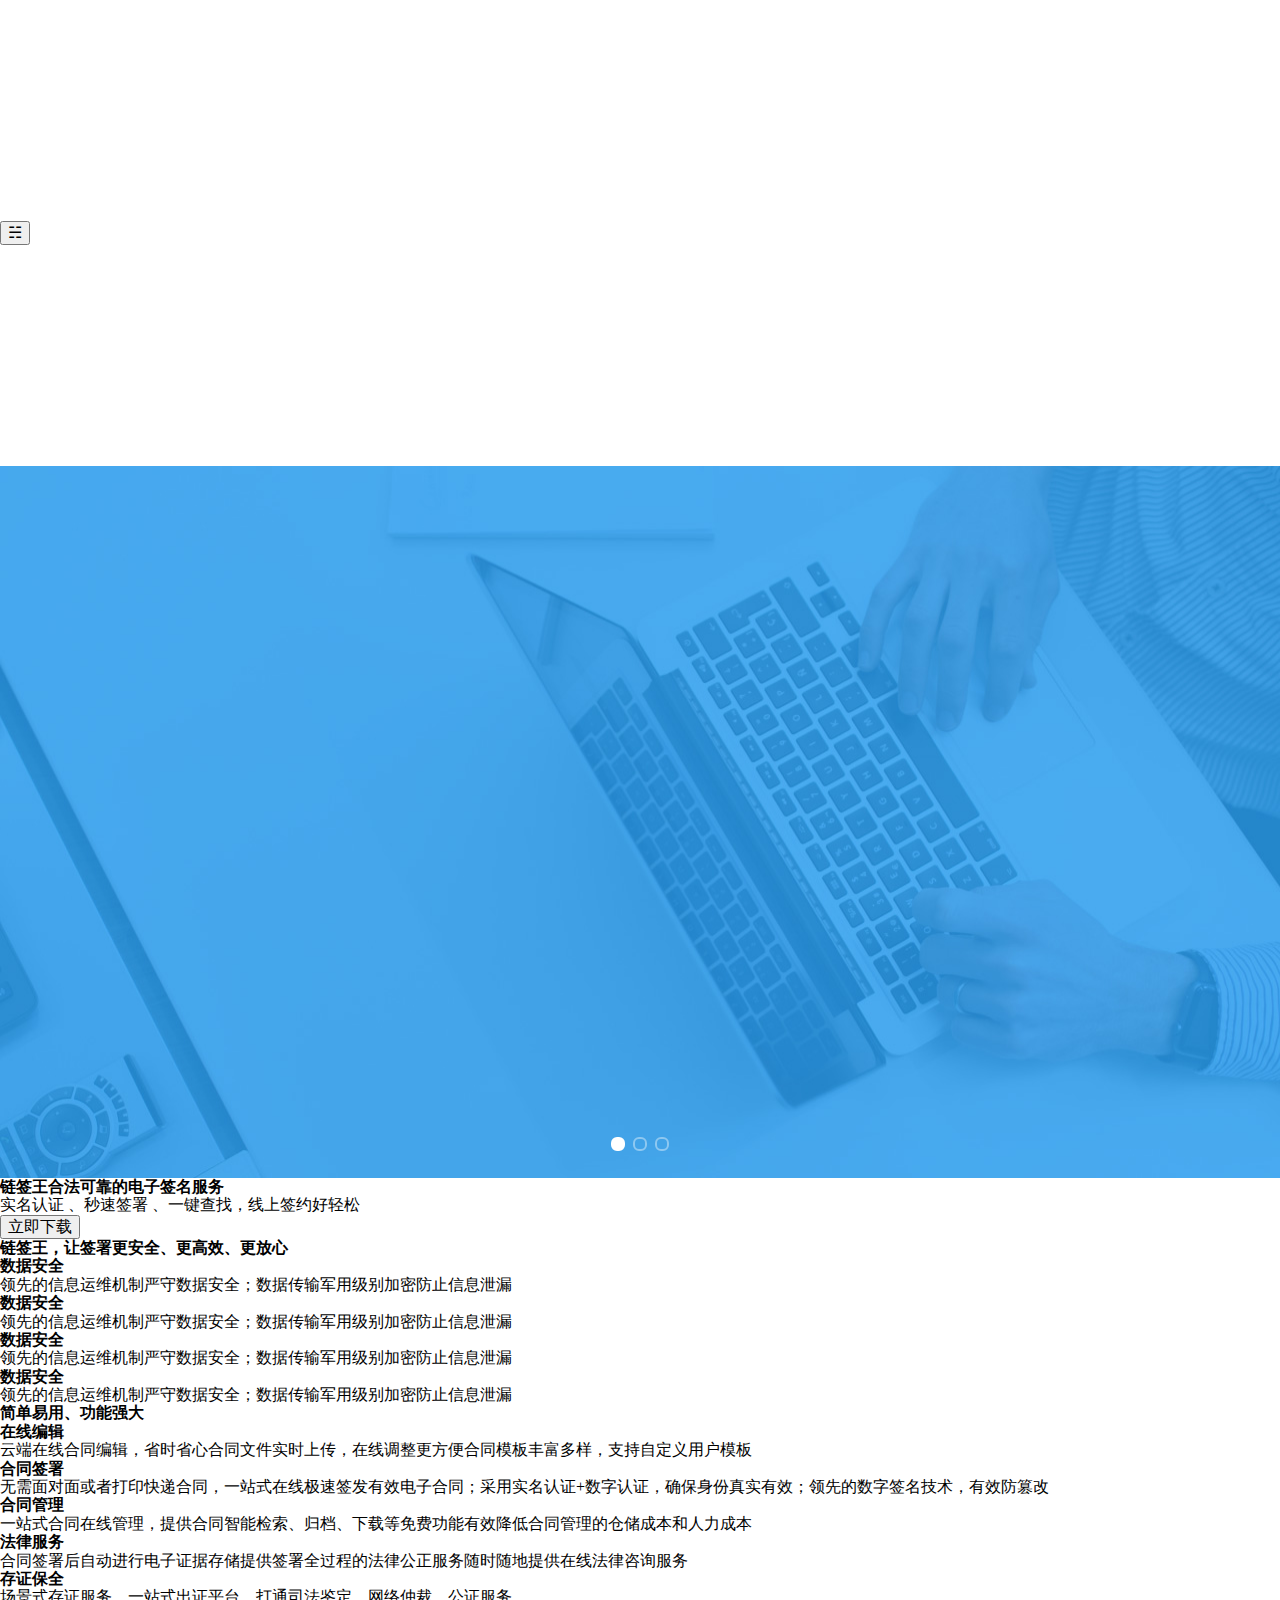
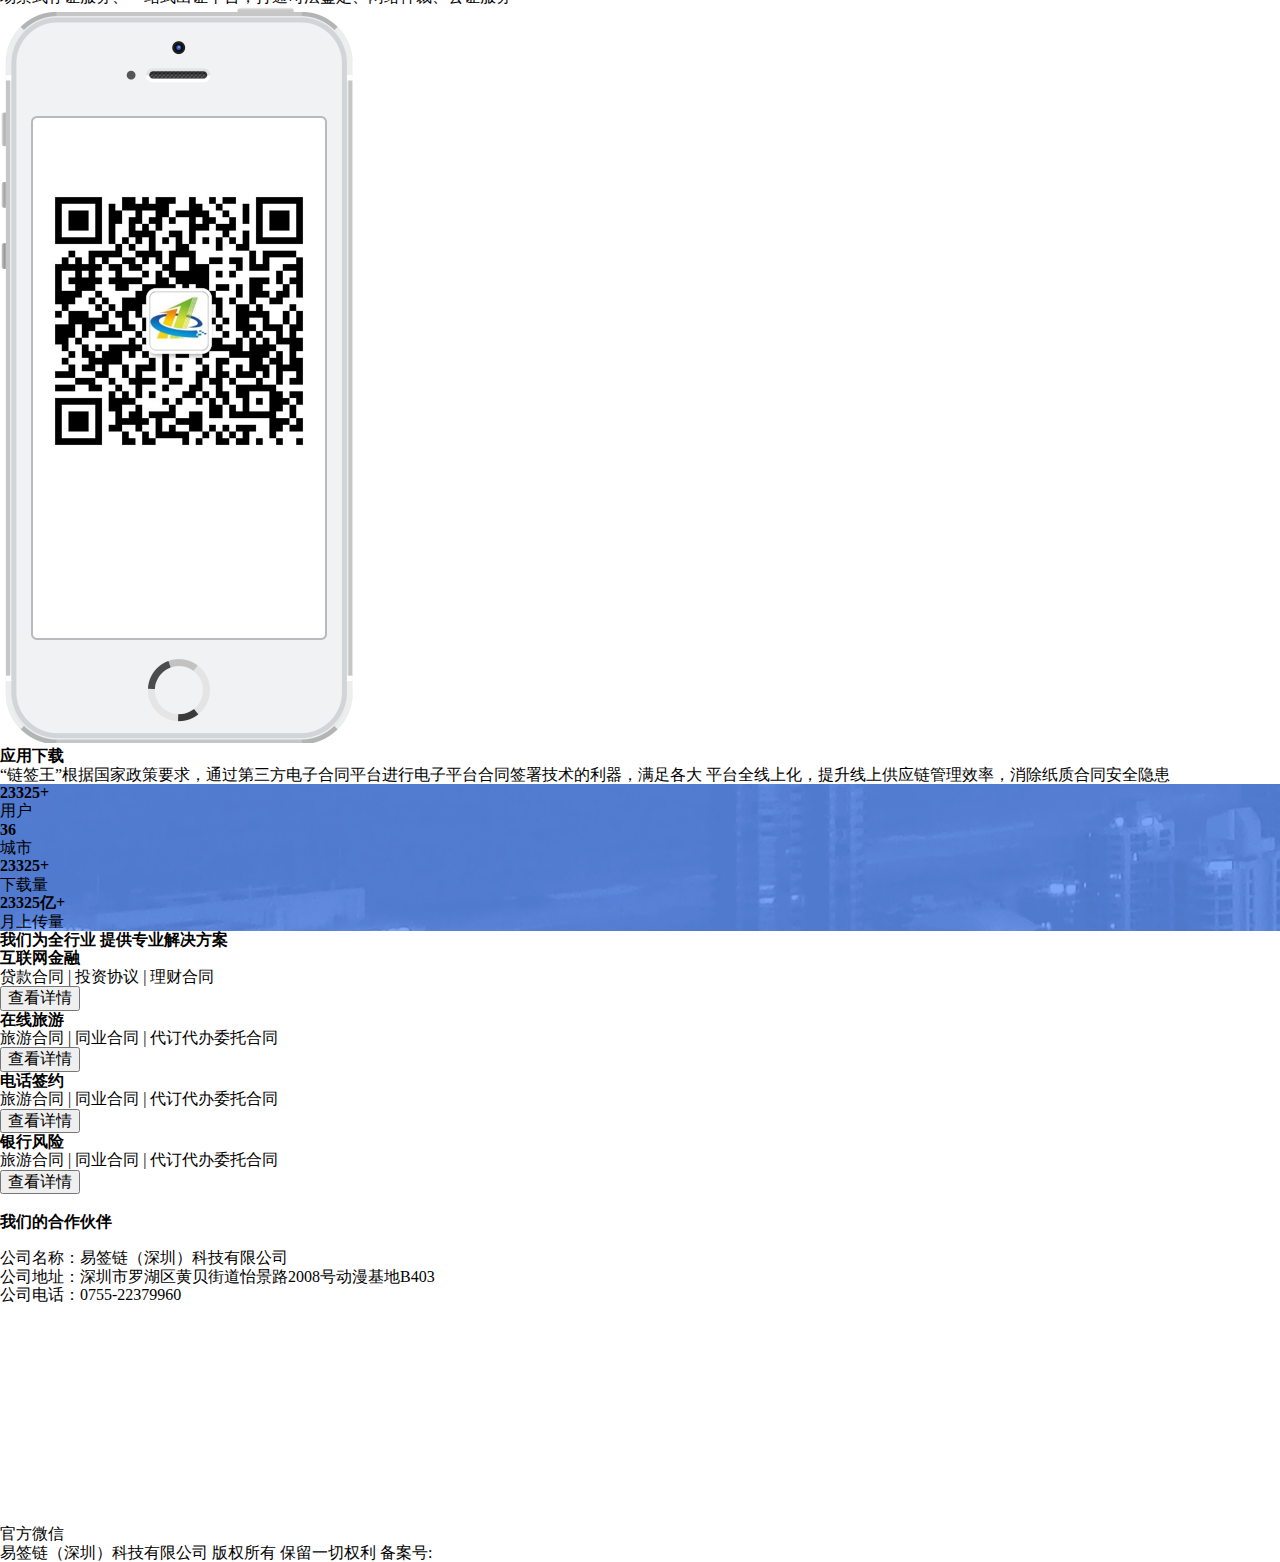
==== index.html @ bdfcd4ec "静态页面" ====
<!DOCTYPE html>
<html lang="en">

<head>
  <meta charset="UTF-8">
  <meta name="viewport"
    content="width=device-width, initial-scale=1.0, maximum-scale=1.0, minimum-scale=1.0, user-scalable=0">
  <meta http-equiv="X-UA-Compatible" content="ie=edge">
  <link rel="stylesheet" href="./css/base.css">
  <link rel="stylesheet" href="./css/commont.css">
  <title>index</title>
</head>

<style>
  .slideshow {
    position: relative;
    overflow: auto;
    text-align: center;
    height: 100%;
    width: 100% !important;
  }

  /* .slideshow li {
    list-style: none;
  } */

  .slideshow ul li {
    float: left;
  }

  #b01 .dots {
    position: absolute;
    left: 0;
    right: 0;
    bottom: 20px;
  }

  #b01 .dots li {
    display: inline-block;
    width: 10px;
    height: 10px;
    margin: 0 4px;
    text-indent: -999em;
    border: 2px solid #fff;
    border-radius: 6px;
    cursor: pointer;
    opacity: .4;
    -webkit-transition: background .5s, opacity .5s;
    -moz-transition: background .5s, opacity .5s;
    transition: background .5s, opacity .5s;
  }

  #b01 .dots li.active {
    background: #fff;
    opacity: 1;
  }

  .slideshow-link {
    width: 100%;
    height: 712px;
    background: no-repeat center;
    background-size: 1920px 712px;
  }

  @media screen and (max-width: 768px) {
    .slideshow-link {
      height: 280px;
      background: no-repeat center;
      background-size: 1920px 280px;
    }
  }
</style>

<body>
  <!-- 头部 -->
  <header class="header__body w">
    <div class="header__logo" style="background-image: url('./static/logo.png');"></div>
    <ul class="header__nav" id="main">
      <li class="header__nav__li"><a href="./index.html">主页</a></li>
      <li class="header__nav__li">
        <a href="./product.html">产品
          <ul class="drop">
            <li class="drop__li"><a href="./product.html">产品特色</a></li>
            <li class="drop__li"><a href="./product-price.html">价格套餐</a></li>
            <li class="drop__li"><a href="./product-APP.html">APP下载</a></li>
          </ul>
        </a>
      </li>
      <li class="header__nav__li"><a href="./project-LG.html">解决方案
          <ul class="drop">
            <li class="drop__li"><a href="./project-LG.html">工程保函</a></li>
            <li class="drop__li"><a href="./project-sign.html">电商签约</a></li>
            <li class="drop__li"><a href="./project-finance.html">互联网金融</a></li>
            <li class="drop__li"><a href="./project-bank.html">银行保险</a></li>
          </ul></a>
      </li>
      <li class="header__nav__li"><a href="./serve.html">服务客户</a></li>
      <li class="header__nav__li"><a href="./call.html">联系我们</a></li>
      <div id="marker"></div>
    </ul>
    <!-- 移动端专用nav -->
    <button class="m-nav-btn">☵</button>
    <ul class="m-nav">
      <li class="m-nav__li"><a href="./index.html">主页</a></li>
      <li class="m-nav__li m-nav__li--arrow">
        <a href="./product.html">产品</a>
        <ul class="m-nav__panel">
          <li class=""><a href="./product.html">产品特色</a></li>
          <li class=""><a href="./product-price.html">价格套餐</a></li>
          <li class=""><a href="./product-APP.html">APP下载</a></li>
        </ul>
      </li>
      <li class="m-nav__li m-nav__li--arrow">
        <a href="./project-LG.html">解决方案</a>
        <ul class="m-nav__panel">
          <li class=""><a href="./project-LG.html">工程保函</a></li>
          <li class=""><a href="./project-sign.html">电商签约</a></li>
          <li class=""><a href="./project-finance.html">互联网金融</a></li>
          <li class=""><a href="./project-bank.html">银行保险</a></li>
        </ul>
      </li>
      <li class="m-nav__li"><a href="./serve.html">服务客户</a></li>
      <li class="m-nav__li"><a href="./call.html">联系我们</a></li>
    </ul>
  </header>

  <!-- 轮播图 -->
  <div class="slideshow__body">
    <div class="slideshow" id="b01">
      <ul>
        <li>
          <a class="" href="">
            <!-- <img src="" alt="{$slideshowItem.title}" /> -->
            <div class="slideshow-link" style="background-image: url('./static/slideshow.jpg');">
            </div>
          </a>
        </li>
        <li>
          <a class="" href="">
            <!-- <img src="" alt="{$slideshowItem.title}" /> -->
            <div class="slideshow-link" style="background-image: url('./static/slideshow.jpg');"></div>
          </a>
        </li>
        <li>
          <a class="" href="">
            <!-- <img src="" alt="{$slideshowItem.title}" /> -->
            <div class="slideshow-link" style="background-image: url('./static/slideshow.jpg');"></div>
          </a>
        </li>
      </ul>
    </div>
    <div class="slideshow__text">
      <h3>链签王合法可靠的电子签名服务</h3>
      <p>实名认证 、秒速签署 、一键查找，线上签约好轻松</p>
      <button>立即下载</button>
    </div>
  </div>
  <!-- tittle -->
  <div class="tittle">
    <div class="tittle-hr"></div>
    <h3>链签王，让签署更安全、更高效、更放心</h3>
  </div>

  <!-- 卡片 -->
  <div class="index__card-body w">
    <div class="index__card-border">
      <div class="index__card__box">
        <div class="index_card__img" style="background-image: url('./static/sj_1.png');"></div>
        <div class="index_card__content">
          <h3>数据安全</h3>
          <p>领先的信息运维机制严守数据安全；数据传输军用级别加密防止信息泄漏</p>
        </div>
      </div>
    </div>
    <div class="index__card-border">
      <div class="index__card__box">
        <div class="index_card__content">
          <h3>数据安全</h3>
          <p>领先的信息运维机制严守数据安全；数据传输军用级别加密防止信息泄漏</p>
        </div>
        <div class="index_card__img" style="background-image: url('./static/gx_2.png');"></div>
      </div>
    </div>
    <div class="index__card-border">
      <div class="index__card__box">
        <div class="index_card__img" style="background-image: url('./static/sq_3.png');"></div>
        <div class="index_card__content">
          <h3>数据安全</h3>
          <p>领先的信息运维机制严守数据安全；数据传输军用级别加密防止信息泄漏</p>
        </div>
      </div>
    </div>
    <div class="index__card-border">
      <div class="index__card__box">
        <div class="index_card__content">
          <h3>数据安全</h3>
          <p>领先的信息运维机制严守数据安全；数据传输军用级别加密防止信息泄漏</p>
        </div>
        <div class="index_card__img" style="background-image: url('./static/fl_4.png');"></div>
      </div>
    </div>
  </div>

  <!-- tittle -->
  <div class="tittle tittle-bg">
    <div class="tittle-hr"></div>
    <h3>简单易用、功能强大</h3>
  </div>

  <!-- 功能 -->
  <div class="index__functions__body">
    <div class="index__functions__body-w w">
      <div class="index__functions__img" style="background-image: url('./static/yangji.png');"></div>
      <div class="index__functions__content-box">
        <div class="index__functions__content">
          <div class="index__functions__content-icon" style="background-image: url('./static/icon1_i.png');"></div>
          <div class="index__functions__content__text">
            <h3>在线编辑</h3>
            <p>云端在线合同编辑，省时省心合同文件实时上传，在线调整更方便合同模板丰富多样，支持自定义用户模板</p>
          </div>
        </div>
        <div class="index__functions__content">
          <div class="index__functions__content-icon" style="background-image: url('./static/icon2_i.png');"></div>
          <div class="index__functions__content__text">
            <h3>合同签署</h3>
            <p>无需面对面或者打印快递合同，一站式在线极速签发有效电子合同；采用实名认证+数字认证，确保身份真实有效；领先的数字签名技术，有效防篡改</p>
          </div>
        </div>
        <div class="index__functions__content">
          <div class="index__functions__content-icon" style="background-image: url('./static/icon3_i.png');"></div>
          <div class="index__functions__content__text">
            <h3>合同管理</h3>
            <p>一站式合同在线管理，提供合同智能检索、归档、下载等免费功能有效降低合同管理的仓储成本和人力成本</p>
          </div>
        </div>
        <div class="index__functions__content">
          <div class="index__functions__content-icon" style="background-image: url('./static/icon4_i.png');"></div>
          <div class="index__functions__content__text">
            <h3>法律服务</h3>
            <p>合同签署后自动进行电子证据存储提供签署全过程的法律公正服务随时随地提供在线法律咨询服务</p>
          </div>
        </div>
        <div class="index__functions__content">
          <div class="index__functions__content-icon" style="background-image: url('./static/icon5_i.png');"></div>
          <div class="index__functions__content__text">
            <h3>存证保全</h3>
            <p>场景式存证服务、一站式出证平台，打通司法鉴定、网络仲裁、公证服务</p>
          </div>
        </div>
      </div>
    </div>
  </div>

  <!-- APP -->
  <div class="index__APP__body">
    <div class="APP__phone-w w">
      <div class="APP__phone"><img src="./static/Two-dimensional code.png" alt=""></div>
    </div>

    <div class="APP__top-w w">
      <div class="APP__top">
        <div class="APP__top__tittle tittle">
          <div class="tittle-hr"></div>
          <h3>应用下载</h3>
          <p class="tittle__p">“链签王”根据国家政策要求，通过第三方电子合同平台进行电子平台合同签署技术的利器，满足各大
            平台全线上化，提升线上供应链管理效率，消除纸质合同安全隐患</p>
        </div>
        <div class="APP__top__icon">
          <div class="APP__top__icon__ios">
            <a href="#">
              <div class="APP__top__icon-bg" style="background-image: url('./static/ios_ hover cy.png');"></div>
            </a>
            <a href="#">
              <div class="APP__top__icon-bg" style="background-image: url('./static/ios_ hover.png');"></div>
            </a>
          </div>
          <div class="APP__top__icon__AD">
            <a href="#">
              <div class="APP__top__icon-bg" style="background-image: url('./static/AD_ hover cy.png');"></div>
            </a>
            <a href="#">
              <div class="APP__top__icon-bg" style="background-image: url('./static/AD_ hover.png');"></div>
            </a>
          </div>
        </div>
      </div>
    </div>

    <div class="APP__bottom w" style="background-image: url('./static/bg_xz.jpg');">
      <div class="APP__bottom__iconBox-w w">
        <div class="APP__bottom__iconBox">
          <div class="APP__bottom__icon">
            <div class="APP__bottom__icon-bg" style="background-image: url('./static/1.png');"></div>
            <h3 class="APP__bottom__h3">23325+</h3>
            <div class="APP__bottom__hr"></div>
            <p class="APP__bottom__p">用户</p>
          </div>
          <div class="APP__bottom__icon">
            <div class="APP__bottom__icon-bg" style="background-image: url('./static/1.png');"></div>
            <h3 class="APP__bottom__h3">36</h3>
            <div class="APP__bottom__hr"></div>
            <p class="APP__bottom__p">城市</p>
          </div>
          <div class="APP__bottom__icon">
            <div class="APP__bottom__icon-bg" style="background-image: url('./static/1.png');"></div>
            <h3 class="APP__bottom__h3">23325+</h3>
            <div class="APP__bottom__hr"></div>
            <p class="APP__bottom__p">下载量</p>
          </div>
          <div class="APP__bottom__icon">
            <div class="APP__bottom__icon-bg" style="background-image: url('./static/1.png');"></div>
            <h3 class="APP__bottom__h3">23325亿+</h3>
            <div class="APP__bottom__hr"></div>
            <p class="APP__bottom__p">月上传量</p>
          </div>
        </div>
      </div>
    </div>
  </div>


  <!-- 解决方案 -->
  <div class="index__product__body-bg">
    <div class="tittle">
      <div class="tittle-hr"></div>
      <h3>我们为全行业 提供专业解决方案</h3>
    </div>
    <div class="index__product__body w">
      <div class="index__product">
        <div class="index__product-img" style="background-image: url('./static/img_1.jpg');"></div>
        <div class="index__product__text">
          <h3 class="index__product__text-h3">互联网金融</h3>
          <p class="index__product__text-p">贷款合同 | 投资协议 | 理财合同</p>
        </div>
        <div class="index__product-show">
          <button>查看详情</button>
        </div>
      </div>
      <div class="index__product">
        <div class="index__product-img" style="background-image: url('./static/img_2.jpg');"></div>
        <div class="index__product__text">
          <h3 class="index__product__text-h3">在线旅游</h3>
          <p class="index__product__text-p">旅游合同 | 同业合同 | 代订代办委托合同</p>
        </div>
        <div class="index__product-show">
          <button>查看详情</button>
        </div>
      </div>
      <div class="index__product">
        <div class="index__product-img" style="background-image: url('./static/img_3.jpg');"></div>
        <div class="index__product__text">
          <h3 class="index__product__text-h3">电话签约</h3>
          <p class="index__product__text-p">旅游合同 | 同业合同 | 代订代办委托合同</p>
        </div>
        <div class="index__product-show">
          <button>查看详情</button>
        </div>
      </div>
      <div class="index__product">
        <div class="index__product-img" style="background-image: url('./static/img_4.jpg');"></div>
        <div class="index__product__text">
          <h3 class="index__product__text-h3">银行风险</h3>
          <p class="index__product__text-p">旅游合同 | 同业合同 | 代订代办委托合同</p>
        </div>
        <div class="index__product-show">
          <button>查看详情</button>
        </div>
      </div>
    </div>
    <div class="batter"><a href="http://">查看更多>></a></div>
  </div>

  <!-- tittle -->
  <div class="tittle">
    <div class="tittle-hr"></div>
    <h3>我们的合作伙伴</h3>
  </div>

  <!-- 合作伙伴 -->
  <div class="index__team__body w">
    <div class="index__team">
      <div class="index__team-img" style="background-image: url('./static/hzhb.jpg');"></div>
    </div>
    <div class="index__team">
      <div class="index__team-img" style="background-image: url('./static/hzhb.jpg');"></div>
    </div>
    <div class="index__team">
      <div class="index__team-img" style="background-image: url('./static/hzhb.jpg');"></div>
    </div>
    <div class="index__team">
      <div class="index__team-img" style="background-image: url('./static/hzhb.jpg');"></div>
    </div>
    <a href="" class="index__team__ye">&lt;</a>
    <a href="" class="index__team__ye">&gt;</a>
  </div>

  <!-- 尾部 -->
  <footer class="footer__body">
    <div class="footer__body-w w">
      <div class="footer__call">
        <div class="footer__call-img" style="background-image: url('/static/logo-1.png');"></div>
        <p>公司名称：易签链（深圳）科技有限公司</p>
        <p>公司地址：深圳市罗湖区黄贝街道怡景路2008号动漫基地B403</p>
        <p>公司电话：0755-22379960</p>
      </div>
      <div class="footer__nav">
        <dl>
          <dt><a href="">首页</a></dt>
        </dl>
        <dl>
          <dt><a href="">产品</a></dt>
          <dd><a href="">产品特色</a></dd>
          <dd><a href="">价格套餐</a></dd>
          <dd><a href="">APP下载</a></dd>
        </dl>
        <dl>
          <dt><a href="">解决方案</a></dt>
          <dd><a href="">工程保函</a></dd>
          <dd><a href="">电商签约</a></dd>
          <dd><a href="">互联网金融</a></dd>
          <dd><a href="">银行保险</a></dd>
        </dl>
        <dl>
          <dt><a href="">服务客户</a></dt>
        </dl>
        <dl>
          <dt><a href="">联系我们</a></dt>
        </dl>
      </div>
      <div class="footer__2wm">
        <div class="footer__2wm-img" style="background-image: url('./static/2wm.jpg');"></div>
        <p>官方微信</p>
      </div>
    </div>


  </footer>
  <!-- 地址 -->
  <div class="address">
    易签链（深圳）科技有限公司 版权所有 保留一切权利 备案号:<a target="_blank" href="http://www.miitbeian.gov.cn">粤ICP备19138848号-1
  </div>
</body>
<script src="./js/jquery-1.11.1.min.js"></script>
<script src="./js/unslider.min.js"></script>
<script src="./js/commont.js"></script>
<script>
  // // 轮播图
  // $(document).ready(function (e) {
  //   $('#b01').unslider({
  //     fluid: false,
  //     dots: true//加上原点指示器
  //   });
  // });
</script>

</html>
---- css/base.css ----
/* 浏览器初始化 */

/* Document
   ========================================================================== */

/**
 * 1. Correct the line height in all browsers.
 * 2. Prevent adjustments of font size after orientation changes in iOS.
 */

html {
  line-height: 1.15;
  /* 1 */
  -webkit-text-size-adjust: 100%;
  /* 2 */
}

/* Sections
   ========================================================================== */

/**
 * Remove the margin in all browsers.
 */

body {
  margin: 0;
}

/**
 * Render the `main` element consistently in IE.
 */

main {
  display: block;
}

/**
 * Correct the font size and margin on `h1` elements within `section` and
 * `article` contexts in Chrome, Firefox, and Safari.
 */

h1 {
  font-size: 2em;
  margin: 0.67em 0;
}

/* Grouping content
   ========================================================================== */

/**
 * 1. Add the correct box sizing in Firefox.
 * 2. Show the overflow in Edge and IE.
 */

hr {
  box-sizing: content-box;
  /* 1 */
  height: 0;
  /* 1 */
  overflow: visible;
  /* 2 */
}

/**
 * 1. Correct the inheritance and scaling of font size in all browsers.
 * 2. Correct the odd `em` font sizing in all browsers.
 */

pre {
  font-family: monospace, monospace;
  /* 1 */
  font-size: 1em;
  /* 2 */
}

/* Text-level semantics
   ========================================================================== */

/**
 * Remove the gray background on active links in IE 10.
 */

a {
  background-color: transparent;
}

/**
 * 1. Remove the bottom border in Chrome 57-
 * 2. Add the correct text decoration in Chrome, Edge, IE, Opera, and Safari.
 */

abbr[title] {
  border-bottom: none;
  /* 1 */
  text-decoration: underline;
  /* 2 */
  text-decoration: underline dotted;
  /* 2 */
}

/**
 * Add the correct font weight in Chrome, Edge, and Safari.
 */

b,
strong {
  font-weight: bolder;
}

/**
 * 1. Correct the inheritance and scaling of font size in all browsers.
 * 2. Correct the odd `em` font sizing in all browsers.
 */

code,
kbd,
samp {
  font-family: monospace, monospace;
  /* 1 */
  font-size: 1em;
  /* 2 */
}

/**
 * Add the correct font size in all browsers.
 */

small {
  font-size: 80%;
}

/**
 * Prevent `sub` and `sup` elements from affecting the line height in
 * all browsers.
 */

sub,
sup {
  font-size: 75%;
  line-height: 0;
  position: relative;
  vertical-align: baseline;
}

sub {
  bottom: -0.25em;
}

sup {
  top: -0.5em;
}

/* Embedded content
   ========================================================================== */

/**
 * Remove the border on images inside links in IE 10.
 */

img {
  border-style: none;
}

/* Forms
   ========================================================================== */

/**
 * 1. Change the font styles in all browsers.
 * 2. Remove the margin in Firefox and Safari.
 */

button,
input,
optgroup,
select,
textarea {
  font-family: inherit;
  /* 1 */
  font-size: 100%;
  /* 1 */
  line-height: 1.15;
  /* 1 */
  margin: 0;
  /* 2 */
}

/**
 * Show the overflow in IE.
 * 1. Show the overflow in Edge.
 */

button,
input {
  /* 1 */
  overflow: visible;
}

/**
 * Remove the inheritance of text transform in Edge, Firefox, and IE.
 * 1. Remove the inheritance of text transform in Firefox.
 */

button,
select {
  /* 1 */
  text-transform: none;
}

/**
 * Correct the inability to style clickable types in iOS and Safari.
 */

button,
[type="button"],
[type="reset"],
[type="submit"] {
  -webkit-appearance: button;
}

/**
 * Remove the inner border and padding in Firefox.
 */

button::-moz-focus-inner,
[type="button"]::-moz-focus-inner,
[type="reset"]::-moz-focus-inner,
[type="submit"]::-moz-focus-inner {
  border-style: none;
  padding: 0;
}

/**
 * Restore the focus styles unset by the previous rule.
 */

button:-moz-focusring,
[type="button"]:-moz-focusring,
[type="reset"]:-moz-focusring,
[type="submit"]:-moz-focusring {
  outline: 1px dotted ButtonText;
}

/**
 * Correct the padding in Firefox.
 */

fieldset {
  padding: 0.35em 0.75em 0.625em;
}

/**
 * 1. Correct the text wrapping in Edge and IE.
 * 2. Correct the color inheritance from `fieldset` elements in IE.
 * 3. Remove the padding so developers are not caught out when they zero out
 *    `fieldset` elements in all browsers.
 */

legend {
  box-sizing: border-box;
  /* 1 */
  color: inherit;
  /* 2 */
  display: table;
  /* 1 */
  max-width: 100%;
  /* 1 */
  padding: 0;
  /* 3 */
  white-space: normal;
  /* 1 */
}

/**
 * Add the correct vertical alignment in Chrome, Firefox, and Opera.
 */

progress {
  vertical-align: baseline;
}

/**
 * Remove the default vertical scrollbar in IE 10+.
 */

textarea {
  overflow: auto;
}

/**
 * 1. Add the correct box sizing in IE 10.
 * 2. Remove the padding in IE 10.
 */

[type="checkbox"],
[type="radio"] {
  box-sizing: border-box;
  /* 1 */
  padding: 0;
  /* 2 */
}

/**
 * Correct the cursor style of increment and decrement buttons in Chrome.
 */

[type="number"]::-webkit-inner-spin-button,
[type="number"]::-webkit-outer-spin-button {
  height: auto;
}

/**
 * 1. Correct the odd appearance in Chrome and Safari.
 * 2. Correct the outline style in Safari.
 */

[type="search"] {
  -webkit-appearance: textfield;
  /* 1 */
  outline-offset: -2px;
  /* 2 */
}

/**
 * Remove the inner padding in Chrome and Safari on macOS.
 */

[type="search"]::-webkit-search-decoration {
  -webkit-appearance: none;
}

/**
 * 1. Correct the inability to style clickable types in iOS and Safari.
 * 2. Change font properties to `inherit` in Safari.
 */

::-webkit-file-upload-button {
  -webkit-appearance: button;
  /* 1 */
  font: inherit;
  /* 2 */
}

/* Interactive
   ========================================================================== */

/*
 * Add the correct display in Edge, IE 10+, and Firefox.
 */

details {
  display: block;
}

/*
 * Add the correct display in all browsers.
 */

summary {
  display: list-item;
}

/* Misc
   ========================================================================== */

/**
 * Add the correct display in IE 10+.
 */

template {
  display: none;
}

/**
 * Add the correct display in IE 10.
 */

[hidden] {
  display: none;
}


/* 标签初始化 */
HTML,
body,
div,
h1,
h2,
h3,
h4,
h5,
h6,
ul,
ol,
dl,
li,
dt,
dd,
p,
blockquote,
pre,
form,
fieldset,
table,
th,
td {
  border: none;
  font-family: SourceHanSansCN-Regular;

  font-size: 16px;
  margin: 0px;
  padding: 0px;
}

html,
body {
  height: 100%;
  width: 100%;
}

address,
caption,
cite,
code,
dfn,
em,
strong,
th,
var {
  font-style: normal;
  font-weight: normal;
}

a {
  text-decoration: none;
}

a:link {
  color: #fff;
}

a:visited {
  color: #fff;
}

a:hover {
  color: #fff;
}

a:active {
  color: #fff;
}

input::-ms-clear {
  display: none;
}

input::-ms-reveal {
  display: none;
}

input {
  -webkit-appearance: none;
  margin: 0;
  outline: none;
  padding: 0;
}

input::-webkit-input-placeholder {
  color: #ccc;
}

input::-ms-input-placeholder {
  color: #ccc;
}

input::-moz-placeholder {
  color: #ccc;
}

input[type=submit],
input[type=button] {
  cursor: pointer;
}

button[disabled],
input[disabled] {
  cursor: default;
}

img {
  border: none;
}

ul,
ol,
li {
  list-style-type: none;
}

/*公共方法*/
.clear {
  clear: both;
}

.clearleft {
  clear: left;
}

.clearright {
  clear: right;
}

.floatleft {
  float: left;
}

.floatright {
  float: right;
}

.cursor {
  cursor: pointer;
}

/*背景及色值表*/
.bg000 {
  background: #000;
}

.color000 {
  color: #000;
}
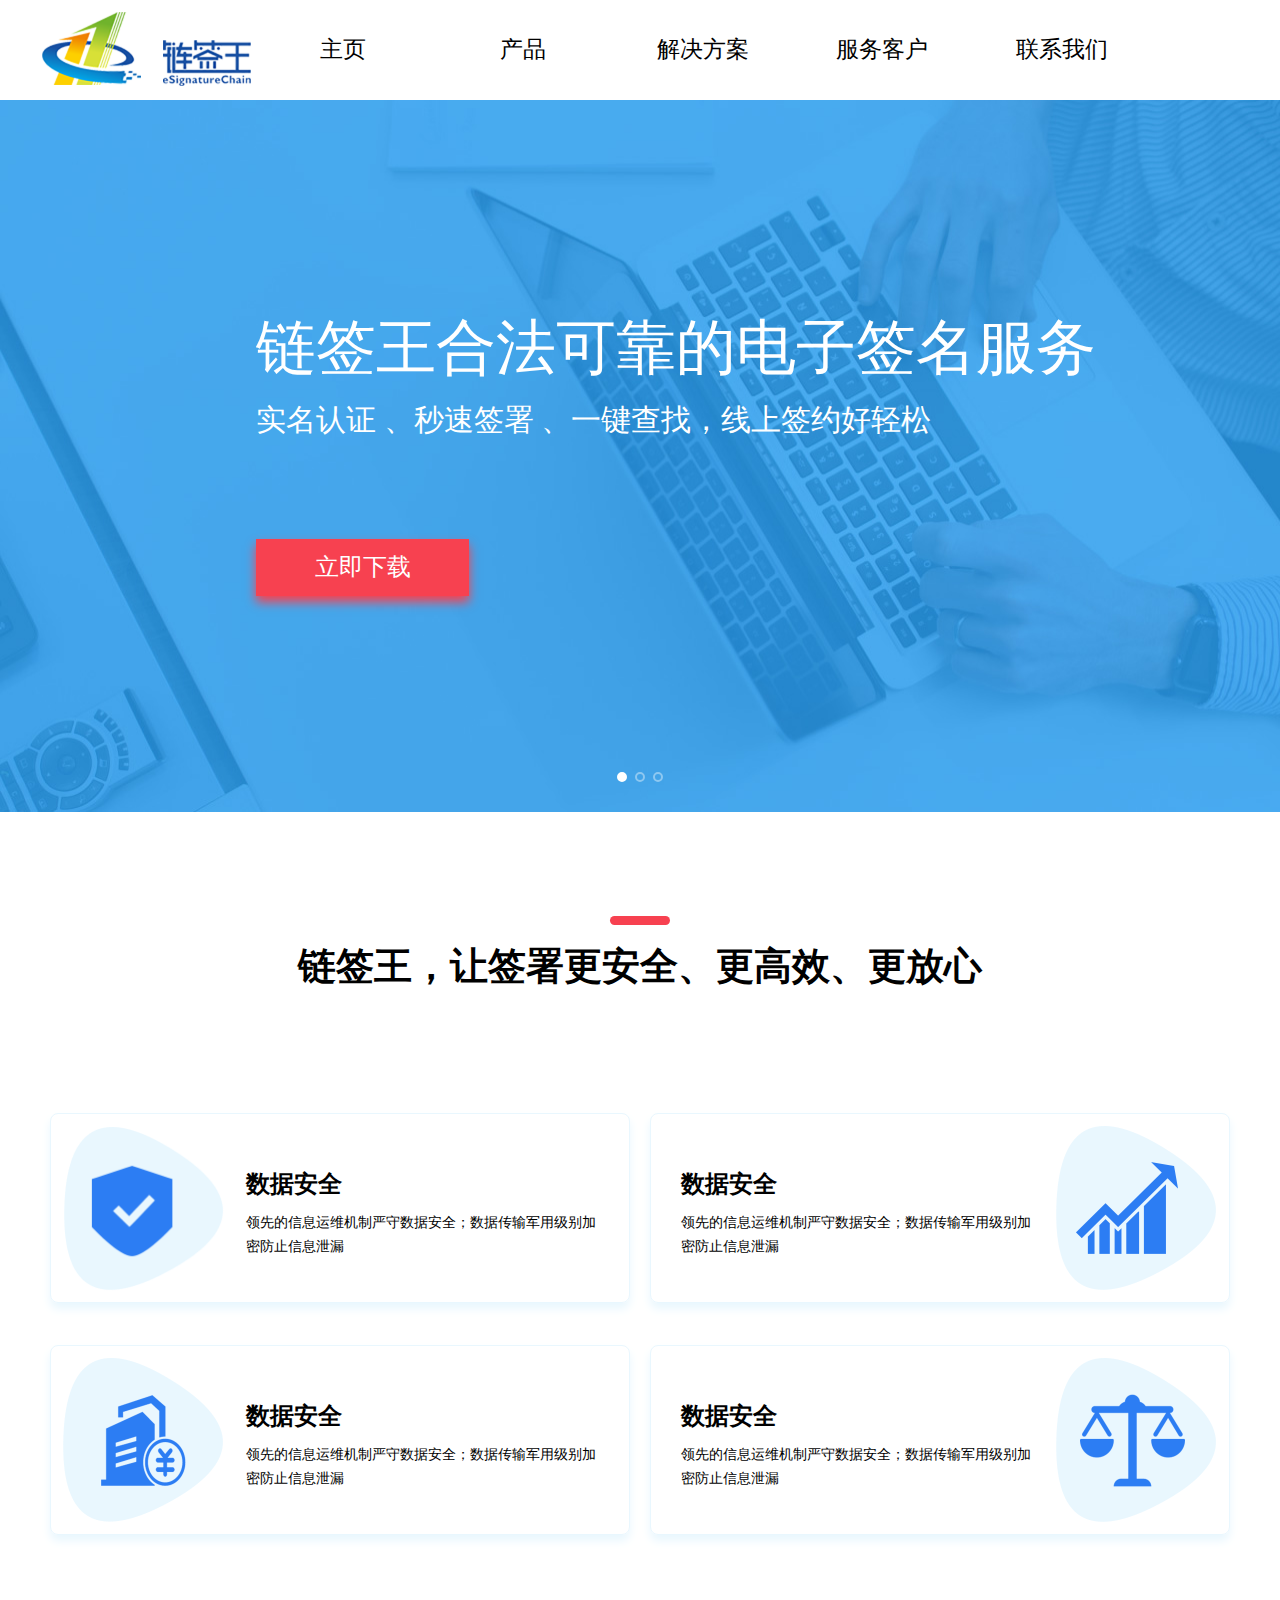
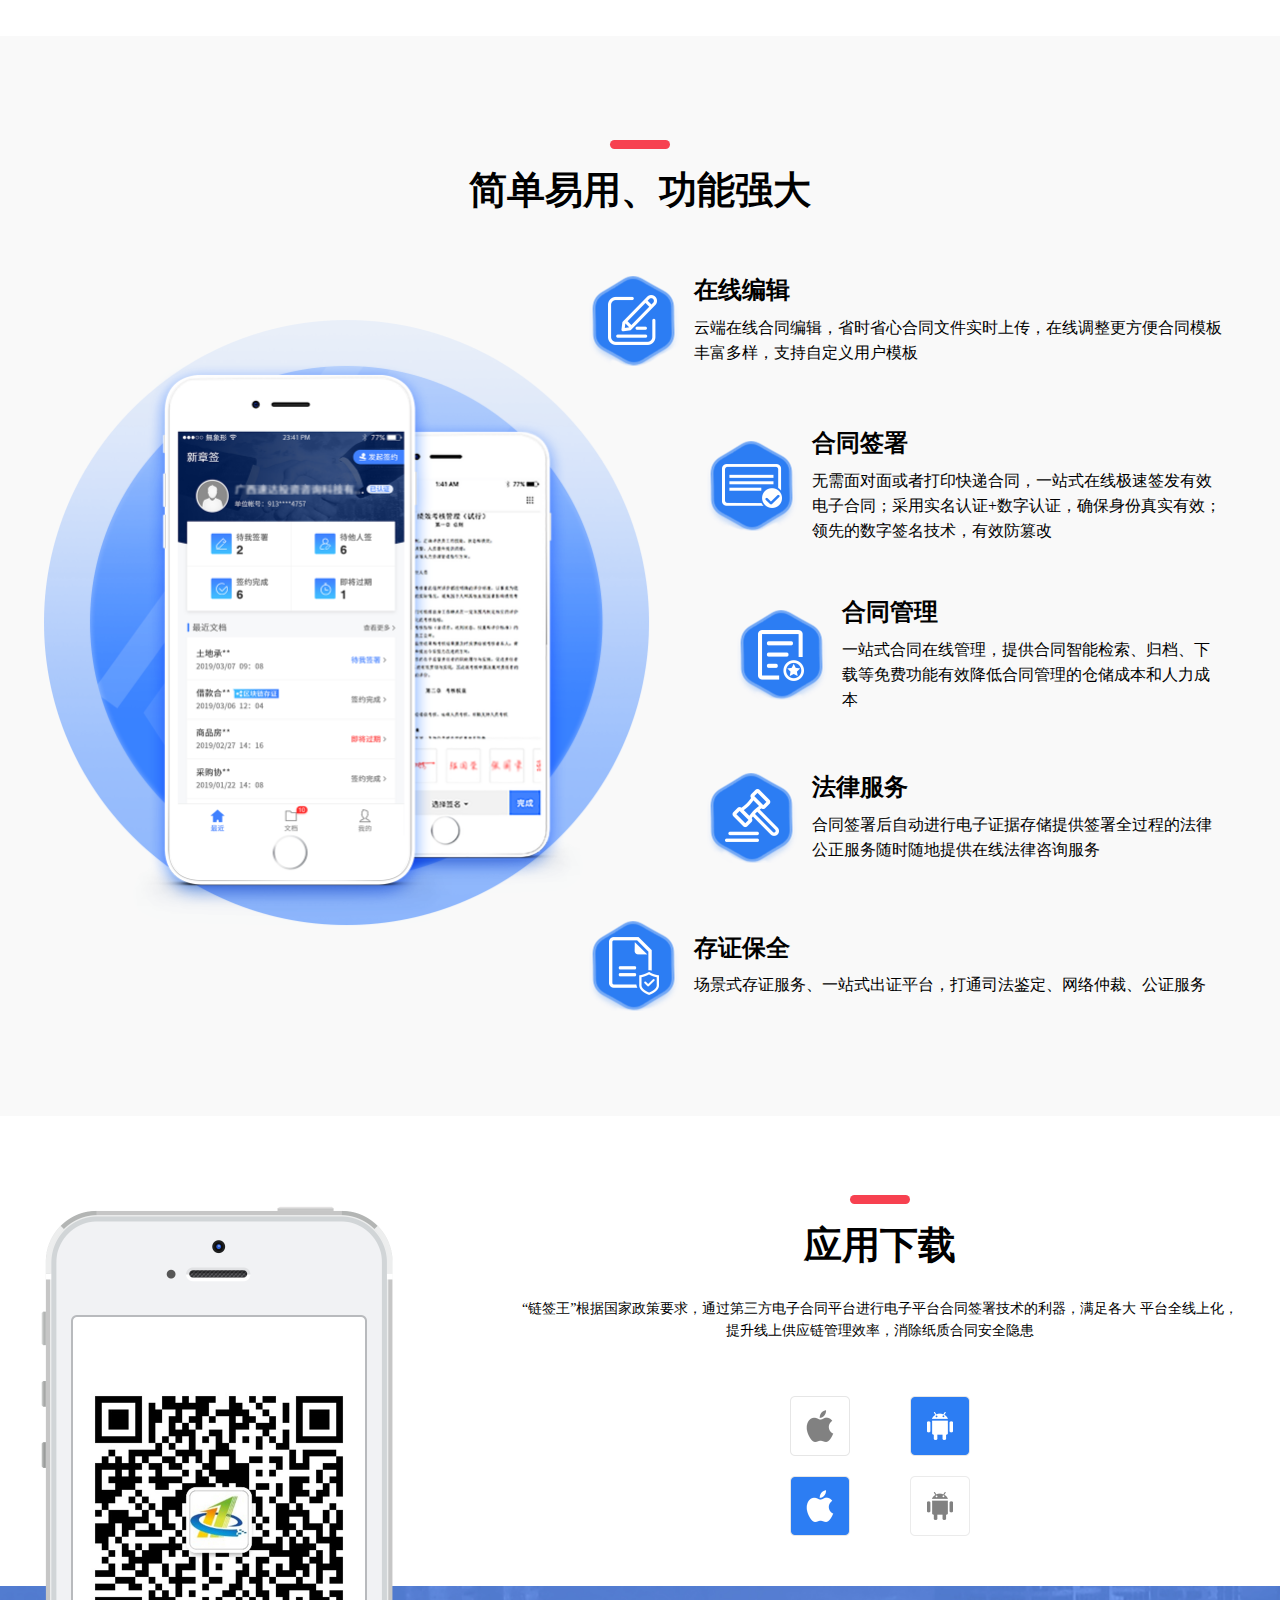
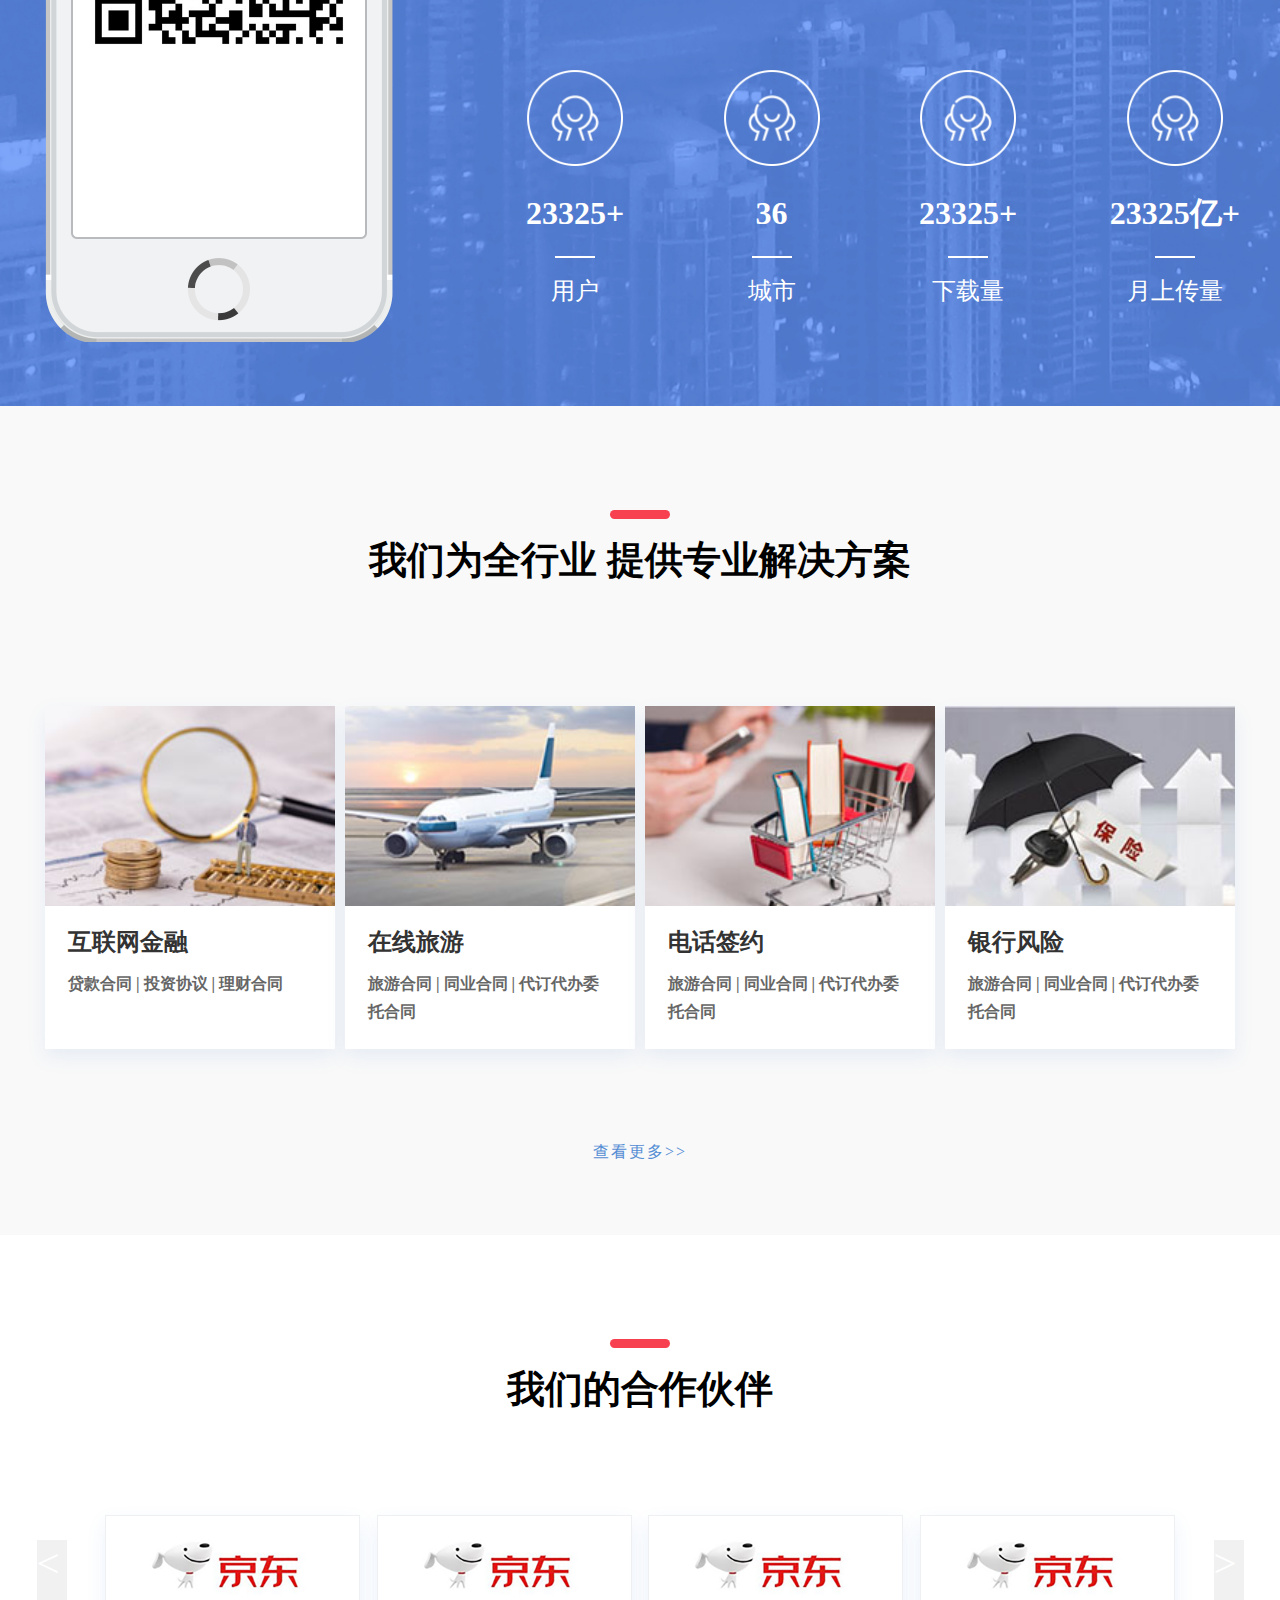
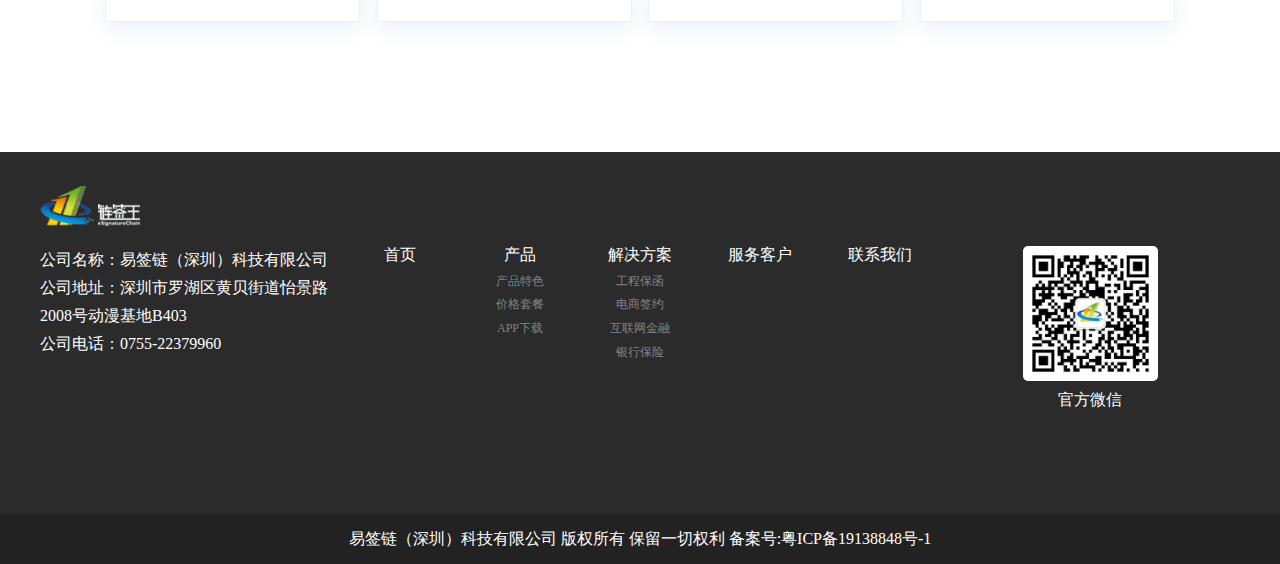
==== commit 69b9a3fe: "修改" ====
--- a/index.html
+++ b/index.html
@@ -99,7 +99,11 @@
       <div id="marker"></div>
     </ul>
     <!-- 移动端专用nav -->
-    <button class="m-nav-btn">☵</button>
+    <button id="btn" class="m-nav-btn">
+      <span></span>
+      <span></span>
+      <span></span>
+    </button>
     <ul class="m-nav">
       <li class="m-nav__li"><a href="./index.html">主页</a></li>
       <li class="m-nav__li m-nav__li--arrow">
@@ -443,14 +447,5 @@
 <script src="./js/jquery-1.11.1.min.js"></script>
 <script src="./js/unslider.min.js"></script>
 <script src="./js/commont.js"></script>
-<script>
-  // // 轮播图
-  // $(document).ready(function (e) {
-  //   $('#b01').unslider({
-  //     fluid: false,
-  //     dots: true//加上原点指示器
-  //   });
-  // });
-</script>
 
 </html>--- a/css/commont.css
+++ b/css/commont.css
@@ -0,0 +1,2070 @@
+@media screen and (min-width: 1200px) {
+  .w {
+    width: 1200px;
+    margin: 0 auto;
+    padding: 0;
+  }
+}
+
+@media screen and (max-width: 1200px) {
+  .w {
+    margin: 0 auto;
+    padding: 0;
+  }
+}
+
+* {
+  box-sizing: border-box;
+}
+
+a {
+  text-decoration: none;
+}
+
+a:hover {
+  text-decoration: none;
+}
+
+/* header */
+.header__body {
+  height: 100px;
+  display: flex;
+  align-items: center;
+}
+
+.header__body .header__logo {
+  flex: 1;
+  height: 76px;
+  flex-basis: 213px;
+  flex-grow: 0;
+  flex-shrink: 0;
+  background: no-repeat;
+  background-size: contain;
+}
+
+.header__body .header__nav {
+  display: flex;
+  flex: 2;
+  justify-content: space-around;
+}
+
+.header__body .header__nav a {
+  color: #000;
+  font-size: 23px;
+}
+
+.header__body .header__nav a:hover {
+  color: #41a6ee;
+}
+
+.header__body .header__nav .header__nav__li {
+  min-width: 92px;
+  height: 100px;
+  position: relative;
+  display: flex;
+  align-items: center;
+  justify-content: center;
+}
+
+.header__body .header__nav .header__nav__li:hover {
+  border-bottom: 3px solid #2977f5;
+  font-size: 25px;
+}
+
+.header__body .header__nav .header__nav__li:hover .drop {
+  display: block;
+}
+
+.header__body .header__nav .header__nav__li .drop {
+  background: #fff;
+  width: 100%;
+  position: absolute;
+  top: 100px;
+  left: 0;
+  box-shadow: 1px 3px 8px -1px #2977f5;
+  display: none;
+  z-index: 9999;
+}
+
+.header__body .header__nav .header__nav__li .drop a {
+  font-size: 16px;
+}
+
+.header__body .header__nav .header__nav__li .drop a:hover {
+  font-size: 17px;
+}
+
+.header__body .header__nav .header__nav__li .drop .drop__li {
+  text-align: center;
+  line-height: 40px;
+}
+
+.m-nav__body {
+  width: 100px;
+  height: 20px;
+  background: #47a9f0;
+}
+
+.m-nav {
+  display: none;
+}
+
+.m-nav-btn {
+  display: none;
+}
+
+#btn {
+  position: absolute;
+  width: 25px;
+  height: 25px;
+  top: 50px;
+  right: 0;
+  transform: translate(-50%, -50%);
+  cursor: pointer;
+  background: white;
+  border-radius: 50%;
+  border: none;
+  outline: none;
+}
+
+#btn span {
+  position: absolute;
+  width: 25px;
+  height: 4px;
+  top: 50%;
+  left: 50%;
+  background: #164EA1;
+  border-radius: 2px;
+  overflow: hidden;
+  transition: all 0.3s linear;
+}
+
+#btn span::before {
+  content: "";
+  position: absolute;
+  width: 0;
+  height: 100%;
+  top: 0;
+  right: 0;
+  background: gray;
+  transition: all 0.3s linear;
+}
+
+#btn span:nth-child(1) {
+  animation: span-first-off 0.5s ease-in-out;
+  animation-fill-mode: forwards;
+}
+
+#btn span:nth-child(2) {
+  animation: span-second-off 0.5s ease-in-out;
+  animation-fill-mode: forwards;
+}
+
+#btn span:nth-child(3) {
+  animation: span-third-off 0.5s ease-in-out;
+  animation-fill-mode: forwards;
+}
+
+#btn.on:hover span::before {
+  width: 100%;
+  transition: all 0.3s linear;
+}
+
+#btn.on span:nth-child(1) {
+  animation: span-first-on 0.5s ease-in-out;
+  animation-fill-mode: forwards;
+}
+
+#btn.on span:nth-child(2) {
+  animation: span-second-on 0.5s ease-in-out;
+  animation-fill-mode: forwards;
+}
+
+#btn.on span:nth-child(3) {
+  animation: span-third-on 0.5s ease-in-out;
+  animation-fill-mode: forwards;
+}
+
+@keyframes span-first-on {
+  0% {
+    transform: translate(-50%, -300%);
+  }
+
+  30% {
+    transform: translate(-50%, -50%);
+  }
+
+  100% {
+    transform: translate(-50%, -50%) rotate(-45deg);
+  }
+}
+
+@keyframes span-first-off {
+  0% {
+    transform: translate(-50%, -50%) rotate(-45deg);
+  }
+
+  30% {
+    transform: translate(-50%, -50%) rotate(0deg);
+  }
+
+  100% {
+    transform: translate(-50%, -300%);
+  }
+}
+
+@keyframes span-second-on {
+  0% {
+    transform: translate(-50%, -50%);
+  }
+
+  25% {
+    background: gray;
+  }
+
+  50% {
+    transform: translate(-50%, -50%) scale(1);
+  }
+
+  100% {
+    transform: translate(-150%, -50%) scale(0);
+  }
+}
+
+@keyframes span-second-off {
+  0% {
+    transform: translate(-150%, -50%) scale(0);
+  }
+
+  25% {
+    background: gray;
+  }
+
+  50% {
+    transform: translate(-50%, -50%) scale(1);
+  }
+
+  100% {
+    transform: translate(-50%, -50%);
+  }
+}
+
+@keyframes span-third-on {
+  0% {
+    transform: translate(-50%, 200%);
+  }
+
+  30% {
+    transform: translate(-50%, -50%);
+  }
+
+  100% {
+    transform: translate(-50%, -50%) rotate(45deg);
+  }
+}
+
+@keyframes span-third-off {
+  0% {
+    transform: translate(-50%, -50%) rotate(45deg);
+  }
+
+  30% {
+    transform: translate(-50%, -50%) rotate(0deg);
+  }
+
+  100% {
+    transform: translate(-50%, 200%);
+  }
+}
+
+@media screen and (max-width: 768px) {
+  .header__nav {
+    display: none !important;
+  }
+
+  .m-nav-btn {
+    display: block;
+    background-color: #1b51a3;
+    border: none;
+    color: #fff;
+    position: absolute;
+    top: 0;
+    right: 0;
+  }
+
+  .header__body {
+    height: auto;
+    flex-direction: column;
+  }
+
+  .header__body .header__logo {
+    height: 100px;
+    width: 213px;
+    flex: none;
+  }
+
+  .m-nav {
+    position: absolute;
+    background-color: #fff;
+    top: 100px;
+    display: none;
+    width: 100%;
+    z-index: 99999;
+  }
+
+  .m-nav a {
+    color: #333;
+  }
+
+  .m-nav__li {
+    padding: 10px;
+    text-align: center;
+    border-top: 3px solid #1b51a3;
+    font-size: 24px;
+    line-height: 37px;
+  }
+
+  .m-nav__li a {
+    color: #1b51a3;
+  }
+
+  .m-nav__li .m-nav__panel {
+    display: none;
+  }
+
+  .m-nav__li .m-nav__panel li {
+    line-height: 30px;
+  }
+
+  .m-nav__li:last-child {
+    border-bottom: 3px solid #1b51a3;
+  }
+}
+
+.slideshow__body {
+  position: relative;
+}
+
+.slideshow__body .slideshow__text {
+  position: absolute;
+  top: 30%;
+  left: 20%;
+  background-repeat: no-repeat;
+  background-size: 100% 100%;
+  color: #fff;
+}
+
+.slideshow__body .slideshow__text h3 {
+  font-size: 60px;
+  font-weight: 500;
+  margin-bottom: 20px;
+}
+
+.slideshow__body .slideshow__text p {
+  font-size: 30px;
+}
+
+.slideshow__body .slideshow__text button {
+  margin-top: 102px;
+  width: 213px;
+  height: 57px;
+  background: #f74150;
+  border: none;
+  font-size: 24px;
+  color: #fff;
+  box-shadow: 0px 6px 10px #f74150;
+}
+
+@media screen and (max-width: 768px) {
+  .slideshow__body .slideshow__text {
+    top: 25%;
+    left: 5%;
+  }
+
+  .slideshow__body .slideshow__text h3 {
+    font-size: 24px;
+  }
+
+  .slideshow__body .slideshow__text p {
+    font-size: 14px;
+  }
+
+  .slideshow__body .slideshow__text button {
+    margin-top: 38px;
+    width: 161px;
+    height: 43px;
+    font-size: 14px;
+  }
+}
+
+/* banner 广告*/
+.banner__body {
+  position: relative;
+  height: 385px;
+  width: 100% !important;
+  background-repeat: no-repeat;
+  background-position: center;
+  background-size: cover;
+  color: #fff;
+  display: flex;
+  align-items: center;
+}
+
+.banner__body .banner__content h3 {
+  font-size: 48px;
+  font-weight: 500;
+  margin-bottom: 35px;
+}
+
+.banner__body .banner__content p {
+  font-size: 28px;
+}
+
+@media screen and (max-width: 768px) {
+  .banner__body {
+    text-align: center;
+    height: 280px;
+  }
+}
+
+.tittle {
+  height: 280px;
+  display: flex;
+  flex-direction: column;
+  align-items: center;
+  justify-content: center;
+}
+
+.tittle .tittle-hr {
+  height: 9px;
+  width: 60px;
+  background: #f74150;
+  border-radius: 5px;
+  margin-bottom: 20px;
+}
+
+.tittle h3 {
+  font-size: 38px;
+}
+
+.tittle h4 {
+  color: #9A9A9A;
+  margin-top: 14px;
+  font-size: 14px;
+}
+
+.tittle .tittle__p {
+  font-size: 24px;
+  height: 19px;
+  line-height: 22px;
+  text-align: center;
+  margin-top: 30px;
+}
+
+.tittle .tittle__p span {
+  color: #4c90fa;
+}
+
+@media screen and (max-width: 768px) {
+  .tittle {
+    height: 180px;
+  }
+
+  .tittle h3 {
+    font-size: 24px;
+    text-align: center;
+    font-weight: normal;
+  }
+
+  .tittle .tittle__p {
+    font-size: 18px;
+  }
+}
+
+.batter {
+  padding: 74px 0;
+}
+
+.batter a {
+  text-align: center;
+  letter-spacing: 2px;
+  color: #548dd4;
+  display: block;
+}
+
+/* footer */
+.footer__body {
+  height: 362px;
+  background: #2b2b2b;
+  color: #fff;
+  font-size: 0;
+  display: flex;
+  align-items: center;
+}
+
+.footer__body .footer__body-w {
+  font-size: 0;
+  display: flex;
+  flex-wrap: wrap;
+}
+
+.footer__body .footer__body-w .footer__call {
+  width: 25%;
+  position: relative;
+}
+
+.footer__body .footer__body-w .footer__call p {
+  line-height: 28px;
+}
+
+.footer__body .footer__body-w .footer__call .footer__call-img {
+  position: absolute;
+  top: -60px;
+  left: 0;
+  height: 50px;
+  width: 100px;
+  background: no-repeat;
+  background-size: contain;
+}
+
+.footer__body .footer__body-w .footer__nav {
+  display: flex;
+  width: 50%;
+  font-size: 0;
+  vertical-align: top;
+}
+
+.footer__body .footer__body-w .footer__nav dl {
+  vertical-align: top;
+  width: 20%;
+  text-align: center;
+}
+
+.footer__body .footer__body-w .footer__nav dl dd {
+  font-size: 12px;
+  margin: 10px 0;
+}
+
+.footer__body .footer__body-w .footer__nav dl dd a {
+  color: #838383;
+}
+
+.footer__body .footer__body-w .footer__2wm {
+  display: inline-block;
+  width: 25%;
+}
+
+.footer__body .footer__body-w .footer__2wm .footer__2wm-img {
+  width: 135px;
+  height: 135px;
+  background: #fff;
+  border-radius: 5px;
+  margin: auto;
+  background: no-repeat;
+  background-size: contain;
+}
+
+.footer__body .footer__body-w .footer__2wm p {
+  text-align: center;
+  margin: 10px 0;
+}
+
+@media screen and (max-width: 1200px) {
+  .footer__body .footer__body-w .footer__call {
+    width: 100%;
+    margin-bottom: 30px;
+  }
+
+  .footer__body .footer__body-w .footer__call .footer__call-img {
+    display: none;
+  }
+
+  .footer__body .footer__body-w .footer__call p {
+    padding: 0 10px;
+  }
+
+  .footer__body .footer__body-w .footer__nav {
+    display: none;
+  }
+
+  .footer__body .footer__body-w .footer__2wm {
+    width: 100%;
+  }
+}
+
+/* address */
+.address {
+  color: #fff;
+  font-size: 16px;
+  height: 50px;
+  line-height: 50px;
+  text-align: center;
+  background: #222222;
+}
+
+@media screen and (max-width: 768px) {
+  .address {
+    display: none;
+  }
+}
+
+/*
+ *  index页面
+ **/
+.index__card-body {
+  display: flex;
+  justify-content: center;
+  margin-bottom: 80px;
+  flex-wrap: wrap;
+}
+
+.index__card-body .index__card-border {
+  flex-basis: 600px;
+  height: 232px;
+  display: flex;
+  justify-content: center;
+  align-items: center;
+}
+
+.index__card-body .index__card-border .index__card__box {
+  flex-basis: 580px;
+  height: 190px;
+  border: 1px solid #e9f7fe;
+  box-shadow: 0px 6px 10px #e9f7fe;
+  display: flex;
+  align-items: center;
+  padding: 10px;
+  border-radius: 8px;
+}
+
+.index__card-body .index__card-border .index__card__box .index_card__img {
+  height: 165px;
+  flex-basis: 165px;
+  flex-grow: 0;
+  flex-shrink: 0;
+  background: no-repeat;
+  background-size: cover;
+}
+
+.index__card-body .index__card-border .index__card__box .index_card__content {
+  padding: 0 20px;
+}
+
+.index__card-body .index__card-border .index__card__box .index_card__content h3 {
+  font-size: 24px;
+  line-height: 54px;
+}
+
+.index__card-body .index__card-border .index__card__box .index_card__content p {
+  font-size: 14px;
+  line-height: 24px;
+}
+
+.index__card-body .index__card-border .index__card__box:hover {
+  background: #5394f7c9;
+  color: #fff;
+}
+
+.tittle-bg {
+  background: #f9f9f9;
+}
+
+.index__functions__body {
+  background: #f9f9f9;
+  padding-bottom: 150px;
+  height: 800px;
+}
+
+.index__functions__body .index__functions__body-w {
+  display: flex;
+}
+
+.index__functions__body .index__functions__img {
+  background: no-repeat;
+  background-size: contain;
+  flex-basis: 612px;
+  flex-grow: 0;
+  flex-shrink: 0;
+  height: 612px;
+}
+
+.index__functions__body .index__functions__content-box {
+  position: relative;
+  flex: 1;
+}
+
+.index__functions__body .index__functions__content-box .index__functions__content {
+  display: flex;
+  align-items: center;
+}
+
+.index__functions__body .index__functions__content-box .index__functions__content .index__functions__content-icon {
+  flex-basis: 90px;
+  height: 90px;
+  flex-grow: 0;
+  flex-shrink: 0;
+}
+
+.index__functions__body .index__functions__content-box .index__functions__content .index__functions__content__text {
+  padding: 0 15px;
+}
+
+.index__functions__body .index__functions__content-box .index__functions__content .index__functions__content__text h3 {
+  font-size: 24px;
+  font-weight: 600;
+  margin-bottom: 10px;
+}
+
+.index__functions__body .index__functions__content-box .index__functions__content .index__functions__content__text p {
+  font-size: 16px;
+  line-height: 25px;
+}
+
+.index__functions__body .index__functions__content-box .index__functions__content:nth-child(1) {
+  position: absolute;
+  top: -40px;
+  left: -63px;
+}
+
+.index__functions__body .index__functions__content-box .index__functions__content:nth-child(2) {
+  position: absolute;
+  top: 114px;
+  left: 55px;
+}
+
+.index__functions__body .index__functions__content-box .index__functions__content:nth-child(3) {
+  position: absolute;
+  top: 283px;
+  left: 85px;
+}
+
+.index__functions__body .index__functions__content-box .index__functions__content:nth-child(4) {
+  position: absolute;
+  bottom: 65px;
+  left: 55px;
+}
+
+.index__functions__body .index__functions__content-box .index__functions__content:nth-child(5) {
+  position: absolute;
+  bottom: -83px;
+  left: -63px;
+}
+
+@media screen and (max-width: 768px) {
+  .index__functions__body {
+    height: 378px;
+    padding-bottom: 0;
+  }
+
+  .index__functions__body .index__functions__body-w .index__functions__img {
+    display: none;
+  }
+
+  .index__functions__body .index__functions__body-w .index__functions__content-box {
+    display: flex;
+    flex-wrap: wrap;
+    padding: 0 30px;
+  }
+
+  .index__functions__body .index__functions__body-w .index__functions__content-box .index__functions__content {
+    display: flex;
+    flex-direction: column;
+    margin: 0 auto;
+    position: static;
+  }
+
+  .index__functions__body .index__functions__body-w .index__functions__content-box .index__functions__content .index__functions__content-icon {
+    background: no-repeat;
+    background-size: contain;
+    width: 45px;
+    height: 45px;
+    flex: none;
+  }
+
+  .index__functions__body .index__functions__body-w .index__functions__content-box .index__functions__content .index__functions__content__text {
+    padding: 15px;
+  }
+
+  .index__functions__body .index__functions__body-w .index__functions__content-box .index__functions__content .index__functions__content__text p {
+    display: none;
+  }
+
+  .index__functions__body .index__functions__body-w .index__functions__content-box .index__functions__content .index__functions__content__text h3 {
+    font-size: 18px;
+    font-weight: normal;
+  }
+}
+
+.index__APP__body {
+  position: relative;
+}
+
+.index__APP__body .APP__phone {
+  position: absolute;
+  top: 90px;
+  height: 736px;
+  width: 353px;
+}
+
+.index__APP__body .APP__phone img {
+  width: 100%;
+}
+
+@media screen and (max-width: 1200px) {
+  .index__APP__body .APP__phone {
+    display: none;
+  }
+}
+
+.index__APP__body .APP__top-w {
+  display: flex;
+  flex-direction: column;
+  align-items: flex-end;
+  margin-bottom: 30px;
+}
+
+.index__APP__body .APP__top-w .APP__top {
+  width: 60%;
+}
+
+.index__APP__body .APP__top-w .APP__top .APP__top__tittle .tittle__p {
+  font-size: 14px;
+  height: 19px;
+  line-height: 22px;
+  text-align: center;
+  margin-top: 30px;
+}
+
+.index__APP__body .APP__top-w .APP__top .APP__top__icon {
+  display: flex;
+  justify-content: center;
+  align-items: center;
+}
+
+.index__APP__body .APP__top-w .APP__top .APP__top__icon .APP__top__icon__ios {
+  margin-right: 60px;
+}
+
+.index__APP__body .APP__top-w .APP__top .APP__top__icon .APP__top__icon-bg {
+  width: 60px;
+  height: 60px;
+  margin-bottom: 20px;
+  background: no-repeat;
+  background-size: contain;
+}
+
+.index__APP__body .APP__top-w .APP__top .APP__top__icon .APP__top__icon-bg:hover {
+  box-shadow: 2px 4px 10px 0px #b3b5b4;
+}
+
+@media screen and (max-width: 1200px) {
+  .index__APP__body .APP__top-w .APP__top {
+    width: 100%;
+  }
+
+  .index__APP__body .APP__top-w .APP__top .APP__top__tittle .tittle__p {
+    display: none;
+  }
+}
+
+.index__APP__body .APP__bottom {
+  height: 420px;
+  width: 100% !important;
+  background-repeat: no-repeat;
+  background-position: center;
+  background-size: cover;
+  color: #fff;
+  display: flex;
+  align-items: center;
+  justify-content: flex-end;
+}
+
+.index__APP__body .APP__bottom .APP__bottom__iconBox-w {
+  display: flex;
+  justify-content: flex-end;
+}
+
+.index__APP__body .APP__bottom .APP__bottom__iconBox-w .APP__bottom__iconBox {
+  flex-basis: 720px;
+  flex-grow: 0;
+  flex-shrink: 0;
+  display: flex;
+  justify-content: space-between;
+}
+
+.index__APP__body .APP__bottom .APP__bottom__iconBox-w .APP__bottom__iconBox .APP__bottom__icon {
+  text-align: center;
+  min-width: 110px;
+  min-height: 257px;
+}
+
+.index__APP__body .APP__bottom .APP__bottom__iconBox-w .APP__bottom__iconBox .APP__bottom__icon .APP__bottom__icon-bg {
+  margin: 0 auto;
+  width: 100px;
+  height: 100px;
+  background-repeat: no-repeat;
+  background-size: cover;
+  margin-bottom: 27px;
+}
+
+.index__APP__body .APP__bottom .APP__bottom__iconBox-w .APP__bottom__iconBox .APP__bottom__icon .APP__bottom__icon-bg:hover {
+  width: 110px;
+  height: 110px;
+}
+
+.index__APP__body .APP__bottom .APP__bottom__iconBox-w .APP__bottom__iconBox .APP__bottom__icon .APP__bottom__h3 {
+  font-size: 32px;
+  margin-bottom: 25px;
+}
+
+.index__APP__body .APP__bottom .APP__bottom__iconBox-w .APP__bottom__iconBox .APP__bottom__icon .APP__bottom__hr {
+  margin: 0 auto;
+  width: 40px;
+  height: 2px;
+  background-color: #ffffff;
+}
+
+.index__APP__body .APP__bottom .APP__bottom__iconBox-w .APP__bottom__iconBox .APP__bottom__icon .APP__bottom__p {
+  font-size: 24px;
+  margin-top: 20px;
+}
+
+@media screen and (max-width: 1200px) {
+  .index__APP__body .APP__bottom .APP__bottom__iconBox-w {
+    justify-content: center;
+  }
+
+  .index__APP__body .APP__bottom .APP__bottom__iconBox-w .APP__bottom__iconBox {
+    justify-content: space-around;
+    flex-basis: 100%;
+    flex-wrap: wrap;
+  }
+
+  .index__APP__body .APP__bottom .APP__bottom__iconBox-w .APP__bottom__iconBox .APP__bottom__icon {
+    min-width: 150px;
+    min-height: 130px;
+    padding: 0;
+  }
+
+  .index__APP__body .APP__bottom .APP__bottom__iconBox-w .APP__bottom__iconBox .APP__bottom__icon .APP__bottom__icon-bg {
+    width: 45px;
+    height: 45px;
+    margin-bottom: 10px;
+  }
+
+  .index__APP__body .APP__bottom .APP__bottom__iconBox-w .APP__bottom__iconBox .APP__bottom__icon .APP__bottom__icon-bg:hover {
+    width: 50px;
+    height: 50px;
+  }
+
+  .index__APP__body .APP__bottom .APP__bottom__iconBox-w .APP__bottom__iconBox .APP__bottom__icon .APP__bottom__h3 {
+    font-size: 20px;
+    margin-bottom: 10px;
+  }
+
+  .index__APP__body .APP__bottom .APP__bottom__iconBox-w .APP__bottom__iconBox .APP__bottom__icon .APP__bottom__p {
+    font-size: 20px;
+    margin-top: 10px;
+  }
+}
+
+.index__product__body-bg {
+  background: #f9f9f9;
+}
+
+.index__product__body-bg .index__product__body {
+  display: flex;
+  flex-wrap: wrap;
+  justify-content: space-around;
+}
+
+.index__product__body-bg .index__product__body .index__product {
+  background: #fff;
+  margin: 20px 0;
+  flex-basis: 290px;
+  flex-grow: 0;
+  flex-shrink: 0;
+  box-shadow: 0px 8px 18px 0px rgba(84, 141, 212, 0.11);
+  position: relative;
+}
+
+.index__product__body-bg .index__product__body .index__product:hover .index__product-show {
+  width: 100%;
+  height: 100%;
+  background-color: rgba(0, 0, 0, 0.6);
+  display: flex;
+  justify-content: center;
+  align-items: center;
+}
+
+.index__product__body-bg .index__product__body .index__product:hover .index__product-show button {
+  color: #fff;
+  width: 130px;
+  height: 36px;
+  background: #2c7df3;
+  border-radius: 6px;
+  border: none;
+}
+
+.index__product__body-bg .index__product__body .index__product:hover .index__product-show button:hover {
+  box-shadow: 0px 3px 5px #2c7df3;
+}
+
+.index__product__body-bg .index__product__body .index__product .index__product-img {
+  width: 290px;
+  height: 200px;
+  background: no-repeat;
+  background-size: contain;
+}
+
+.index__product__body-bg .index__product__body .index__product .index__product__text {
+  padding: 23px;
+}
+
+.index__product__body-bg .index__product__body .index__product .index__product__text .index__product__text-h3 {
+  font-size: 24px;
+  font-weight: bold;
+  color: #333333;
+  margin-bottom: 13px;
+}
+
+.index__product__body-bg .index__product__body .index__product .index__product__text .index__product__text-p {
+  font-size: 16px;
+  line-height: 28px;
+  font-weight: bold;
+  color: #666666;
+}
+
+.index__product__body-bg .index__product__body .index__product .index__product-show {
+  display: none;
+  position: absolute;
+  top: 0;
+  left: 0;
+}
+
+.index__team__body {
+  max-width: 1087px;
+  display: flex;
+  flex-wrap: wrap;
+  justify-content: space-around;
+  position: relative;
+  margin-bottom: 100px;
+}
+
+.index__team__body .index__team {
+  margin-bottom: 30px;
+  flex-basis: 255px;
+  height: 107px;
+  flex-grow: 0;
+  flex-shrink: 0;
+  display: flex;
+  justify-content: center;
+  align-items: center;
+  border: 1px solid #eff0f1;
+  box-shadow: 0px 8px 18px 0px rgba(84, 141, 212, 0.11);
+}
+
+.index__team__body .index__team:hover {
+  border: 1px solid #e2e2e2;
+  box-shadow: 0px 8px 18px 0px #e0e0e0;
+}
+
+.index__team__body .index__team .index__team-img {
+  width: 203px;
+  height: 84px;
+  background: no-repeat;
+  background-size: convert;
+}
+
+.index__team__body .index__team__ye {
+  display: block;
+  width: 30px;
+  height: 60px;
+  background: #f1f1f1;
+  color: #fff;
+  font-size: 41px;
+}
+
+.index__team__body .index__team__ye:hover {
+  background: #e0e0e0;
+}
+
+.index__team__body .index__team__ye:nth-child(5) {
+  position: absolute;
+  top: 25px;
+  left: -60px;
+}
+
+.index__team__body .index__team__ye:nth-child(6) {
+  position: absolute;
+  top: 25px;
+  right: -60px;
+}
+
+@media screen and (max-width: 1200px) {
+  .index__team__body .index__team__ye {
+    display: none;
+  }
+}
+
+/*
+ *  产品
+ **/
+.prd__introduction__body {
+  display: flex;
+  margin-bottom: 50px;
+}
+
+.prd__introduction__body .prd__introduction__box {
+  min-width: 630px;
+  flex: 1.2;
+}
+
+.prd__introduction__body .prd__introduction__box .prd__introduction-bg {
+  width: 456px;
+  height: 547px;
+  background: #2c7df3;
+  position: relative;
+}
+
+.prd__introduction__body .prd__introduction__box .prd__introduction-bg .prd__introduction__img {
+  position: absolute;
+  top: 40px;
+  left: 35px;
+  width: 587px;
+  height: 468px;
+  background: no-repeat;
+  background-size: cover;
+}
+
+.prd__introduction__body .prd__introduction__text {
+  flex: 1;
+  padding-top: 100px;
+}
+
+.prd__introduction__body .prd__introduction__text .prd__introduction__text__h5 {
+  font-size: 20px;
+  font-weight: bold;
+  color: #333333;
+}
+
+.prd__introduction__body .prd__introduction__text .prd__introduction__text__h3 {
+  font-size: 40px;
+  font-family: PingFang;
+  font-weight: bold;
+  color: #333333;
+  margin-bottom: 20px;
+}
+
+.prd__introduction__body .prd__introduction__text .prd__introduction__text__p {
+  font-size: 14px;
+  font-weight: 400;
+  color: #666666;
+  line-height: 28px;
+}
+
+@media screen and (max-width: 1000px) {
+  .prd__introduction__body .prd__introduction__box {
+    display: none;
+  }
+
+  .prd__introduction__body .prd__introduction__text {
+    padding: 0 80px;
+  }
+}
+
+.prd__tittle {
+  background-color: #f9f9f9;
+}
+
+.prd__card__body {
+  background-color: #f9f9f9;
+}
+
+.prd__card__body .prd__card__body-w {
+  display: flex;
+  flex-wrap: wrap;
+  justify-content: space-around;
+}
+
+.prd__card__body .prd__card__body-w .prd__card {
+  background: #fff;
+  flex-basis: 350px;
+  height: 330px;
+  flex-grow: 0;
+  flex-shrink: 0;
+  margin-bottom: 30px;
+  padding: 35px;
+  text-align: center;
+  box-shadow: 0px 8px 18px 0px rgba(84, 141, 212, 0.11);
+}
+
+.prd__card__body .prd__card__body-w .prd__card .prd__card__icon {
+  font-size: 50px;
+  color: #2c7df3;
+}
+
+.prd__card__body .prd__card__body-w .prd__card .prd__card__h3 {
+  font-size: 20px;
+  font-weight: 400;
+  color: #333333;
+  margin-bottom: 20px;
+}
+
+.prd__card__body .prd__card__body-w .prd__card .prd__card__p {
+  font-weight: 400;
+  color: #666666;
+  line-height: 30px;
+}
+
+.prd__card__body .prd__card__body-w .prd__card:hover {
+  background: #2c7df3;
+}
+
+.prd__card__body .prd__card__body-w .prd__card:hover .prd__card__icon {
+  color: #fff;
+}
+
+.prd__card__body .prd__card__body-w .prd__card:hover .prd__card__h3 {
+  color: #fff;
+}
+
+.prd__card__body .prd__card__body-w .prd__card:hover .prd__card__p {
+  color: #fff;
+}
+
+/*
+ *  产品-app下载
+ **/
+.product-APP__body {
+  width: 100%;
+  height: 980px;
+  background: no-repeat center;
+  background-size: 1920px 980px;
+  display: flex;
+  justify-content: center;
+  align-items: center;
+}
+
+.product-APP__body .product-APP {
+  display: flex;
+}
+
+.product-APP__body .product-APP .APP__phone {
+  flex-basis: 507px;
+  height: 685px;
+  flex-flow: 1;
+  background: no-repeat;
+  background-size: contain;
+}
+
+.product-APP__body .product-APP .APP__main {
+  display: flex;
+  flex-direction: column;
+  justify-content: center;
+}
+
+.product-APP__body .product-APP .APP__main .APP__main__tittle h3 {
+  font-size: 70px;
+  font-family: Microsoft YaHei;
+  font-weight: bold;
+  color: #ffffff;
+  line-height: 97px;
+}
+
+.product-APP__body .product-APP .APP__main .APP__main__tittle p {
+  text-align: right;
+  font-size: 40px;
+  font-family: SourceHanSansCN;
+  font-weight: 500;
+  color: #ffffff;
+  line-height: 97px;
+}
+
+.product-APP__body .product-APP .APP__main .APP__main__img {
+  padding-top: 28px;
+  display: flex;
+}
+
+.product-APP__body .product-APP .APP__main .APP__main__img .APP__main__img-left .APP__button {
+  width: 408px;
+  height: 135px;
+  background: no-repeat;
+  background-size: contain;
+}
+
+.product-APP__body .product-APP .APP__main .APP__main__img .APP__main__img-right {
+  padding-top: 28px;
+}
+
+.product-APP__body .product-APP .APP__main .APP__main__img .APP__main__img-right .APP__2wm {
+  width: 223px;
+  height: 223px;
+  background: no-repeat;
+  background-size: contain;
+}
+
+.product-APP__body .product-APP .APP__main .APP__main__img .APP__main__img-right p {
+  font-size: 24px;
+  text-align: center;
+  font-family: SourceHanSansCN;
+  font-weight: 400;
+  color: #ffffff;
+  line-height: 52px;
+}
+
+@media screen and (max-width: 768px) {
+  .product-APP__body .product-APP .APP__phone {
+    display: none;
+  }
+
+  .product-APP__body .product-APP .APP__main .APP__main__tittle h3 {
+    font-size: 40px;
+    text-align: center;
+  }
+
+  .product-APP__body .product-APP .APP__main .APP__main__tittle p {
+    text-align: center;
+    font-size: 25px;
+  }
+
+  .product-APP__body .product-APP .APP__main .APP__main__img {
+    flex-direction: column;
+    align-items: center;
+  }
+
+  .product-APP__body .product-APP .APP__main .APP__main__img .APP__main__img-left .APP__button {
+    width: 308px;
+    height: 135px;
+  }
+}
+
+/*
+ * 产品-价格套餐
+ **/
+.price__card__body {
+  position: relative;
+  display: flex;
+  flex-wrap: wrap;
+  justify-content: space-around;
+  margin-top: 25px;
+}
+
+.price-card-center {
+  justify-content: center;
+}
+
+.price-card-center .price__card {
+  margin: 0 20px;
+}
+
+.price__card__body .price__tabs {
+  position: absolute;
+  top: -75px;
+  border-bottom: 1px solid #9A9A9A;
+  width: 100%;
+  text-align: center;
+  height: 38px;
+}
+
+.price__card__body .price__tabs a {
+  color: #000;
+  font-size: 18px;
+  display: inline-block;
+  padding: 5px 10px;
+}
+
+.price__card__body .price__tabs a:hover {
+  border-bottom: 4px solid #2B79FA;
+  font-weight: 600;
+  color: #2B79FA;
+  cursor: pointer;
+}
+
+.price__card__body .price__tabs .price__tabs-color {
+  border-bottom: 4px solid #2B79FA;
+  font-weight: 600;
+  color: #2B79FA;
+}
+
+.price__card__body .price__card {
+  flex-basis: 230px;
+  height: 368px;
+  border-radius: 6px;
+  margin-bottom: 30px;
+  background: #ffffff;
+  box-shadow: 0px 8px 18px 0px rgba(84, 141, 212, 0.11);
+}
+
+.price__card__body .price__card:hover {
+  box-shadow: 0px 10px 18px 13px rgba(84, 141, 212, 0.11);
+}
+
+.price__card__body .price__card .card__tittle {
+  height: 54px;
+  line-height: 54px;
+  text-align: center;
+  font-size: 20px;
+  font-weight: bold;
+  color: #fff;
+}
+
+.price__card__body .price__card .card__main {
+  display: flex;
+  flex-direction: column;
+  align-items: center;
+}
+
+.price__card__body .price__card .card__main .card__main__pri {
+  margin-top: 40px;
+  margin-bottom: 20px;
+  position: relative;
+  font-size: 33px;
+  font-weight: bold;
+  color: #f9404e;
+  text-shadow: 0px 5px 5px rgba(249, 64, 78, 0.55);
+}
+
+.price__card__body .price__card .card__main .card__main__pri span {
+  position: absolute;
+  top: 0;
+  left: -18px;
+  font-size: 18px;
+}
+
+.price__card__body .price__card .card__main p {
+  font-size: 14px;
+  /* font-weight: bold; */
+  color: #333333;
+  margin: 5px 0;
+}
+
+.price__card__body .price__card .card__main button {
+  margin-top: 20px;
+  width: 121px;
+  height: 35px;
+  color: #fff;
+  background: #2d7dfa;
+  font-size: 13px;
+  font-weight: bold;
+  border: none;
+  box-shadow: 0px 8px 18px 0px rgba(84, 141, 212, 0.73);
+}
+
+.price__card__body .price__card .card__main #color1 {
+  background: #2d7dfa;
+}
+
+.price__card__body .price__card .card__main #color2 {
+  background: #5f7ce3;
+}
+
+.price__card__body .price__card .card__main #color3 {
+  background: #5761ed;
+}
+
+.price__card__body .price__card .card__main #color4 {
+  background: #3333ef;
+}
+
+.price-card__eles {
+  text-align: center;
+  color: #9A9A9A;
+  font-size: 20px;
+  margin: 45px 0;
+}
+
+.price-card__eles span {
+  color: #2180F7;
+}
+
+.price__question__lists .price__question__container {
+  padding: 0 100px;
+}
+
+.price__question__lists .price__question__container td {
+  font-size: 20px;
+  color: #333333;
+  padding: 10px;
+}
+
+.price__question__lists .price__question__container .open {
+  height: 30px;
+  border-top: none;
+}
+
+.price__question__lists .price__question__container .open h4 {
+  font-size: 16px;
+  font-weight: 400;
+  color: #666666;
+  line-height: 20px;
+  line-height: 25px;
+  margin-bottom: 10px;
+}
+
+.price__question__lists .price__question__eles {
+  display: flex;
+  justify-content: center;
+  align-items: center;
+  margin-top: 50px;
+  margin-bottom: 100px;
+}
+
+.price__question__lists .price__question__eles p {
+  font-size: 32px;
+  font-weight: 400;
+  color: #333333;
+  margin: 0;
+  margin-right: 20px;
+}
+
+.price__question__lists .price__question__eles button {
+  width: 121px;
+  height: 35px;
+  color: #fff;
+  padding: 0;
+  background: #2d7dfa;
+  font-size: 13px;
+  font-weight: bold;
+  border: none;
+}
+
+.price__question__lists .price__question__eles button:hover {
+  box-shadow: 0px 8px 18px 0px rgba(84, 141, 212, 0.73);
+}
+
+@media screen and (max-width: 768px) {
+  .price__question__lists .price__question__container {
+    padding: 0 20px;
+  }
+
+  .price__question__lists .price__question__eles {
+    flex-direction: column;
+    margin-top: 10px;
+    margin-bottom: 50px;
+  }
+
+  .price__question__lists .price__question__eles p {
+    font-size: 24px;
+    margin-bottom: 10px;
+  }
+}
+
+/*
+ * 解决方案
+ **/
+.project__nva__body {
+  position: absolute;
+  bottom: 0;
+  top: 442px;
+  left: 0;
+  right: 0;
+  width: 80%;
+  height: 95px;
+  background: #ffffff;
+  box-shadow: 0px 8px 18px 0px rgba(84, 141, 212, 0.11);
+  margin: 0 auto;
+  display: flex;
+  justify-content: space-around;
+  align-items: center;
+}
+
+.project__nva__body a {
+  display: block;
+  color: #333333;
+}
+
+.project__nva__body a:hover {
+  color: #2d7dfa;
+}
+
+.project__nva__body a .project__nva__li {
+  width: 130px;
+  height: 95px;
+  line-height: 95px;
+  text-align: center;
+}
+
+.project__nva__body a .project__nva__li:hover {
+  font-size: 18px;
+  border-bottom: 6px solid #2d7dfa;
+}
+
+@media screen and (max-width: 768px) {
+  .project__nva__body {
+    background: #f9f9f9;
+    position: static;
+    width: 100%;
+    bottom: 0;
+  }
+
+  .project__nva__body a .project__nva__li {
+    width: 100%;
+  }
+}
+
+.sign__card-body {
+  display: flex;
+  justify-content: center;
+  margin-bottom: 80px;
+  flex-wrap: wrap;
+}
+
+.sign__card-body .sign__card-border {
+  flex-basis: 580px;
+  height: 190px;
+  display: flex;
+  justify-content: center;
+  align-items: center;
+  margin: 10px;
+  margin-bottom: 30px;
+}
+
+.sign__card-body .sign__card-border .sign__card__box {
+  flex-basis: 580px;
+  height: 190px;
+  border: 1px solid #e9f7fe;
+  box-shadow: 0px 6px 10px #e9f7fe;
+  display: flex;
+  align-items: center;
+  padding: 10px;
+  border-radius: 8px;
+}
+
+.sign__card-body .sign__card-border .sign__card__box .sign_card__img {
+  height: 108px;
+  flex-basis: 97px;
+  flex-grow: 0;
+  flex-shrink: 0;
+  background: no-repeat;
+  background-size: cover;
+}
+
+.sign__card-body .sign__card-border .sign__card__box .sign_card__content {
+  padding: 0 20px;
+}
+
+.sign__card-body .sign__card-border .sign__card__box .sign_card__content h3 {
+  font-size: 24px;
+  line-height: 54px;
+}
+
+.sign__card-body .sign__card-border .sign__card__box .sign_card__content p {
+  font-size: 14px;
+  line-height: 24px;
+}
+
+.sign__card-body .sign__card-border .sign__card__box:hover {
+  background: #3e83eb4d;
+  color: #fff;
+}
+
+.proj__card__body {
+  background-color: #f9f9f9;
+}
+
+.proj__card__body .proj__card__body-w {
+  display: flex;
+  flex-wrap: wrap;
+  justify-content: space-around;
+}
+
+.proj__card__body .proj__card__body-w .proj__card {
+  background: #fff;
+  flex-basis: 280px;
+  height: 382px;
+  flex-grow: 0;
+  flex-shrink: 0;
+  margin-bottom: 30px;
+  padding: 50px 20px;
+  text-align: center;
+  box-shadow: 0px 8px 18px 0px rgba(84, 141, 212, 0.11);
+}
+
+.proj__card__body .proj__card__body-w .proj__card .proj__card__icon {
+  margin: 0 auto;
+  width: 115px;
+  height: 115px;
+  color: #2c7df3;
+}
+
+.proj__card__body .proj__card__body-w .proj__card .proj__card__h3 {
+  font-size: 20px;
+  font-weight: 600;
+  color: #333333;
+  margin: 20px;
+}
+
+.proj__card__body .proj__card__body-w .proj__card .proj__card__p {
+  font-weight: 400;
+  color: #666666;
+  line-height: 30px;
+}
+
+.proj__card__body .proj__card__body-w .proj__card:hover {
+  background: #3e83eb4d;
+}
+
+.proj__card__body .proj__card__body-w .proj__card:hover .proj__card__icon {
+  color: #fff;
+}
+
+.proj__card__body .proj__card__body-w .proj__card:hover .proj__card__h3 {
+  color: #fff;
+}
+
+.proj__card__body .proj__card__body-w .proj__card:hover .proj__card__p {
+  color: #fff;
+}
+
+.proj__path__body {
+  margin-bottom: 100px;
+}
+
+.proj__path__body .proj__path {
+  display: flex;
+  flex-grow: 0;
+  flex-shrink: 0;
+  flex-basis: 1200px;
+  height: 480px;
+  border: 1px solid #d2d2d2;
+}
+
+.proj__path__body .proj__path .proj__path__text {
+  flex: 1;
+  border-right: 1px solid #d2d2d2;
+  padding: 0 25px;
+  padding-top: 80px;
+}
+
+.proj__path__body .proj__path .proj__path__text p {
+  font-size: 14px;
+  font-weight: bold;
+  color: #666666;
+  margin-bottom: 20px;
+  line-height: 22px;
+}
+
+.proj__path__body .proj__path .proj__path__img {
+  flex: 5;
+  display: flex;
+  justify-content: center;
+  align-items: center;
+}
+
+.proj__path__body .proj__path .proj__path__img .proj__path__img-bg {
+  flex-grow: 0;
+  flex-shrink: 0;
+  flex-basis: 927px;
+  height: 441px;
+  background: no-repeat;
+  background-size: contain;
+}
+
+@media screen and (max-width: 1220px) {
+  .proj__path__body .proj__path {
+    border: none;
+    height: 100%;
+  }
+
+  .proj__path__body .proj__path .proj__path__text {
+    padding: 0 25px;
+  }
+
+  .proj__path__body .proj__path .proj__path__img {
+    display: none;
+  }
+}
+
+.proj__case__body {
+  background: #f9f9f9;
+  padding-bottom: 100px;
+}
+
+.proj__case__body .proj__case__body-w {
+  display: flex;
+  flex-wrap: wrap;
+  justify-content: space-around;
+  position: relative;
+}
+
+.proj__case__body .proj__case__body-w .proj__case {
+  background: #fff;
+  margin-bottom: 41px;
+  flex-basis: 255px;
+  height: 107px;
+  flex-grow: 0;
+  flex-shrink: 0;
+  display: flex;
+  justify-content: center;
+  align-items: center;
+  border: 1px solid #eff0f1;
+  box-shadow: 0px 8px 18px 0px rgba(84, 141, 212, 0.11);
+}
+
+.proj__case__body .proj__case__body-w .proj__case:hover {
+  border: 1px solid #e2e2e2;
+  box-shadow: 0px 8px 18px 0px #e0e0e0;
+}
+
+.proj__case__body .proj__case__body-w .proj__case .proj__case-img {
+  width: 203px;
+  height: 84px;
+  background: no-repeat;
+  background-size: convert;
+}
+
+.proj__case__body .proj__case__body-w .proj__case__ye {
+  display: block;
+  width: 30px;
+  height: 60px;
+  background: #f1f1f1;
+  color: #fff;
+  font-size: 41px;
+}
+
+.proj__case__body .proj__case__body-w .proj__case__ye:hover {
+  background: #e0e0e0;
+}
+
+.proj__case__body .proj__case__body-w .proj__case__ye:nth-child(5) {
+  position: absolute;
+  top: 25px;
+  left: -60px;
+}
+
+.proj__case__body .proj__case__body-w .proj__case__ye:nth-child(6) {
+  position: absolute;
+  top: 25px;
+  right: -60px;
+}
+
+/*
+ * 联系我们
+ **/
+.banner-center {
+  text-align: center;
+}
+
+.call__body {
+  display: flex;
+  flex-wrap: wrap;
+  justify-content: space-around;
+  align-items: center;
+}
+
+.call__body .call {
+  display: flex;
+  flex-direction: column;
+  justify-content: center;
+  align-items: center;
+  padding: 15px 80px;
+}
+
+.call__body .call .call__icon {
+  width: 130px;
+  height: 130px;
+  background: no-repeat;
+  background-size: contain;
+}
+
+.call__body .call h3 {
+  font-size: 28px;
+  font-weight: 400;
+  color: #333333;
+  line-height: 70px;
+}
+
+.call__body .call p {
+  font-size: 19px;
+  font-family: SourceHanSansCN;
+  font-weight: 400;
+  color: #666666;
+}
+
+@media screen and (max-width: 768px) {
+  .call__body .call {
+    padding: 15px 0;
+  }
+
+  .call__body .call .call__icon {
+    width: 45px;
+    height: 45px;
+  }
+
+  .call__body .call h3 {
+    font-size: 20px;
+    line-height: 35px;
+  }
+
+  .call__body .call p {
+    font-size: 14px;
+    text-align: center;
+  }
+}
+
+.call__map__body {
+  margin-bottom: 100px;
+}
+
+.call__map__body .call__map {
+  margin: 0 auto;
+  width: 90%;
+  height: 566px;
+  background: rgba(201, 29, 95, 0.075);
+  margin-bottom: 20px;
+}
+
+.call__map__body p {
+  line-height: 50px;
+  font-size: 22px;
+  padding: 5px 55px;
+}
+
+.call__map__body p strong {
+  font-weight: 600;
+}
+
+@media screen and (max-width: 768px) {
+  .call__map__body .call__map {
+    width: 90%;
+    height: 350px;
+  }
+
+  .call__map__body p {
+    line-height: 20px;
+    font-size: 15px;
+    padding: 5px 10px;
+  }
+}
+
+/*
+ * 服务客户
+ **/
+.serve__card__body {
+  min-height: 290px;
+  display: flex;
+  justify-content: space-around;
+  flex-wrap: wrap;
+}
+
+.serve__card__body .serve__card {
+  margin-bottom: 30px;
+  height: 192px;
+  flex-basis: 345px;
+  flex-grow: 0;
+  flex-shrink: 0;
+  border-radius: 10px;
+  box-shadow: 25px 15px 26px -1px rgba(84, 141, 212, 0.11);
+  background: no-repeat;
+  background-size: contain;
+}
+
+.serve__card__body .serve__card .serve__card__text {
+  display: none;
+}
+
+.serve__card__body .serve__card:hover {
+  height: 252px;
+  flex-basis: 450px;
+}
+
+.serve__card__body .serve__card:hover .serve__card__text {
+  width: 100%;
+  height: 100%;
+  color: #fff;
+  background: rgba(0, 0, 0, 0.685);
+  opacity: 0.6;
+  border-radius: 10px;
+  display: flex;
+  flex-direction: column;
+  justify-content: center;
+  align-items: center;
+  padding: 0 60px;
+}
+
+.serve__card__body .serve__card:hover .serve__card__text h3 {
+  font-size: 24px;
+  margin-bottom: 10px;
+  opacity: 1;
+}
+
+.serve__card__body .serve__card:hover .serve__card__text p {
+  font-size: 18px;
+  text-align: center;
+  line-height: 25px;
+  opacity: 1;
+}
+
+.serve__dowm__body {
+  background: #f5fcfd;
+  display: flex;
+  flex-wrap: wrap;
+}
+
+.serve__dowm__body .serve__dome__left {
+  height: 410px;
+  display: flex;
+  flex-direction: column;
+  justify-content: center;
+  align-items: flex-end;
+  flex: 1;
+  padding-left: 10px;
+}
+
+.serve__dowm__body .serve__dome__left .serve__dome__left-start {
+  margin-right: 100px;
+  min-width: 400px;
+}
+
+.serve__dowm__body .serve__dome__left .serve__dome__left-start h3 {
+  font-size: 32px;
+  margin-bottom: 26px;
+}
+
+.serve__dowm__body .serve__dome__left .serve__dome__left-start p {
+  font-size: 16px;
+  font-weight: 400;
+  color: #929292;
+  line-height: 27px;
+}
+
+.serve__dowm__body .serve__dome__left .serve__dome__left-start button {
+  margin-top: 20px;
+  width: 213px;
+  height: 57px;
+  background: #f74150;
+  border: none;
+  font-size: 24px;
+  color: #fff;
+  box-shadow: 0px 6px 10px #f74150;
+}
+
+.serve__dowm__body .serve__dome__right {
+  flex: 1;
+  height: 410px;
+  background: no-repeat;
+  background-size: 100% 410px;
+  display: flex;
+  justify-content: flex-start;
+  align-items: center;
+  color: #fff;
+}
+
+.serve__dowm__body .serve__dome__right ul {
+  padding-left: 140px;
+  display: flex;
+  flex-wrap: wrap;
+  width: 300px;
+  height: 200px;
+}
+
+.serve__dowm__body .serve__dome__right ul li {
+  width: 50%;
+}
+
+@media screen and (max-width: 1000px) {
+  .serve__dowm__body .serve__dome__left .serve__dome__left-start {
+    margin-right: 0;
+  }
+}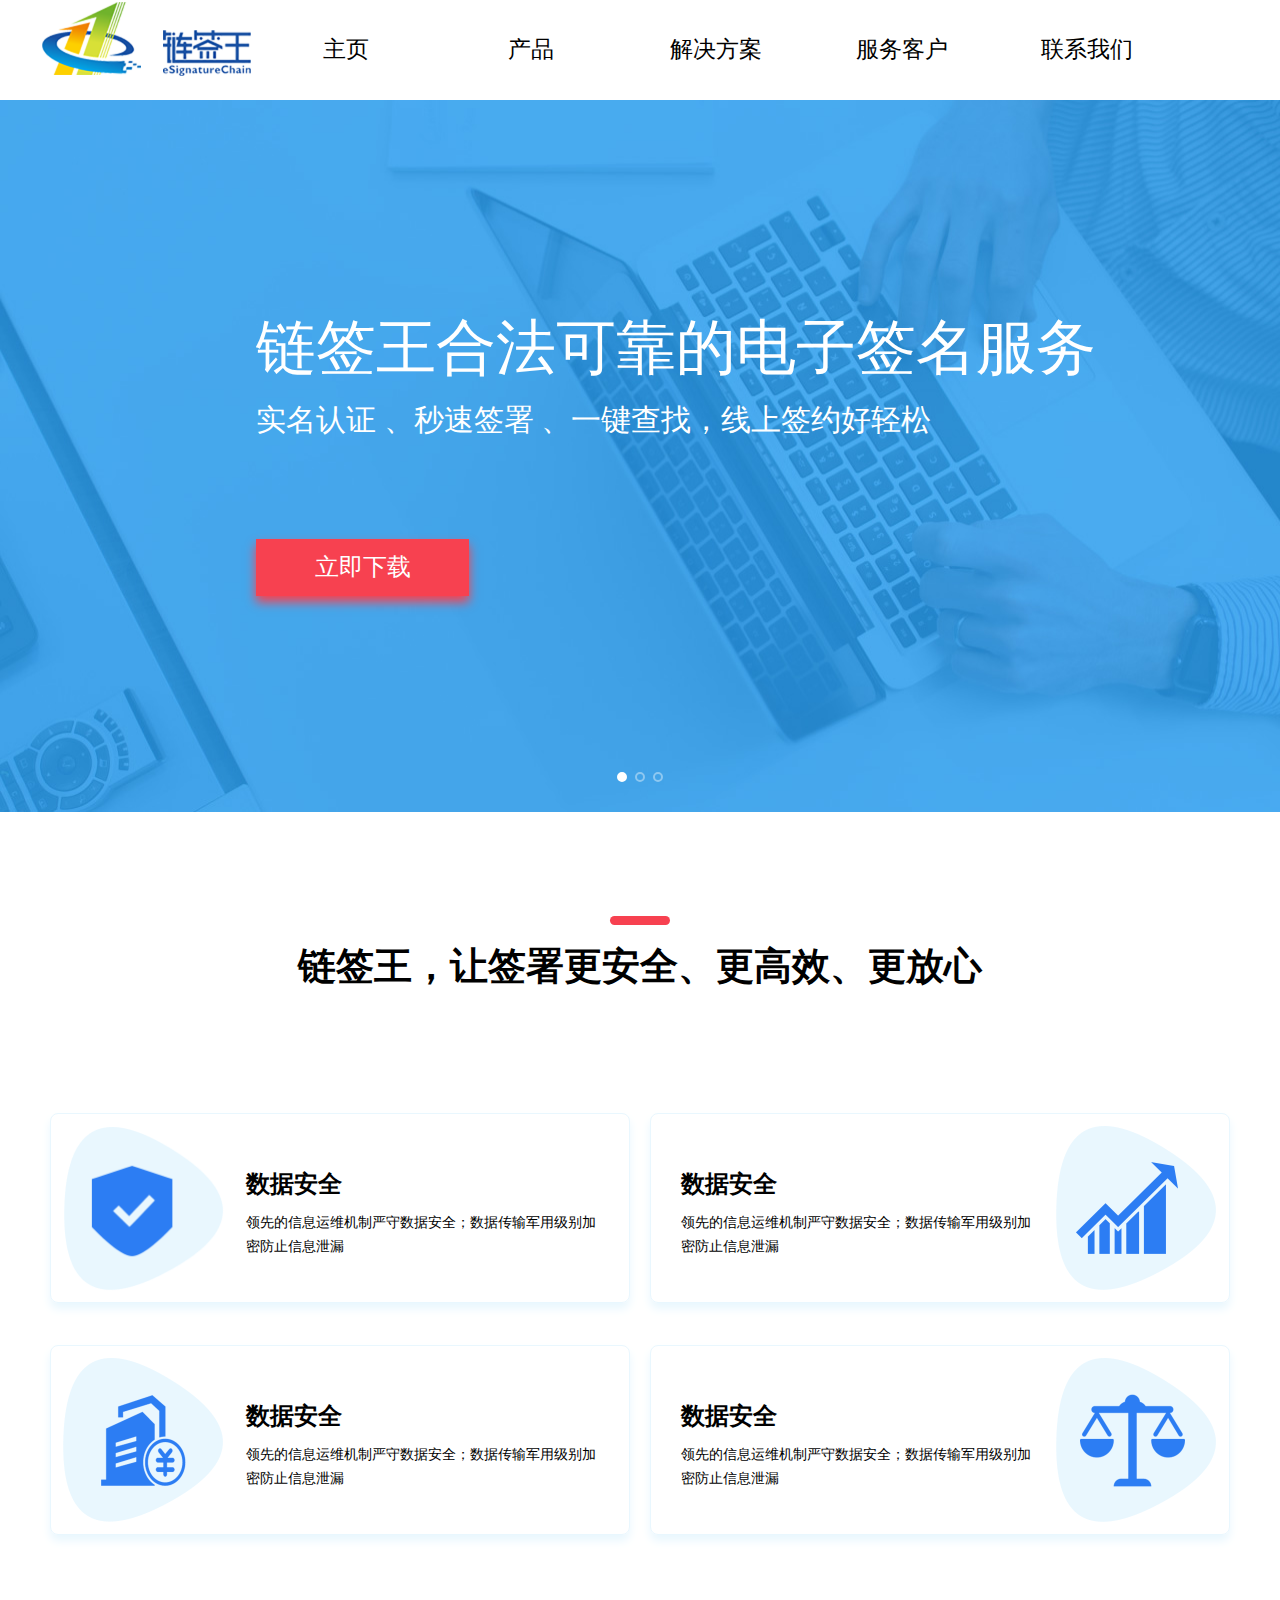
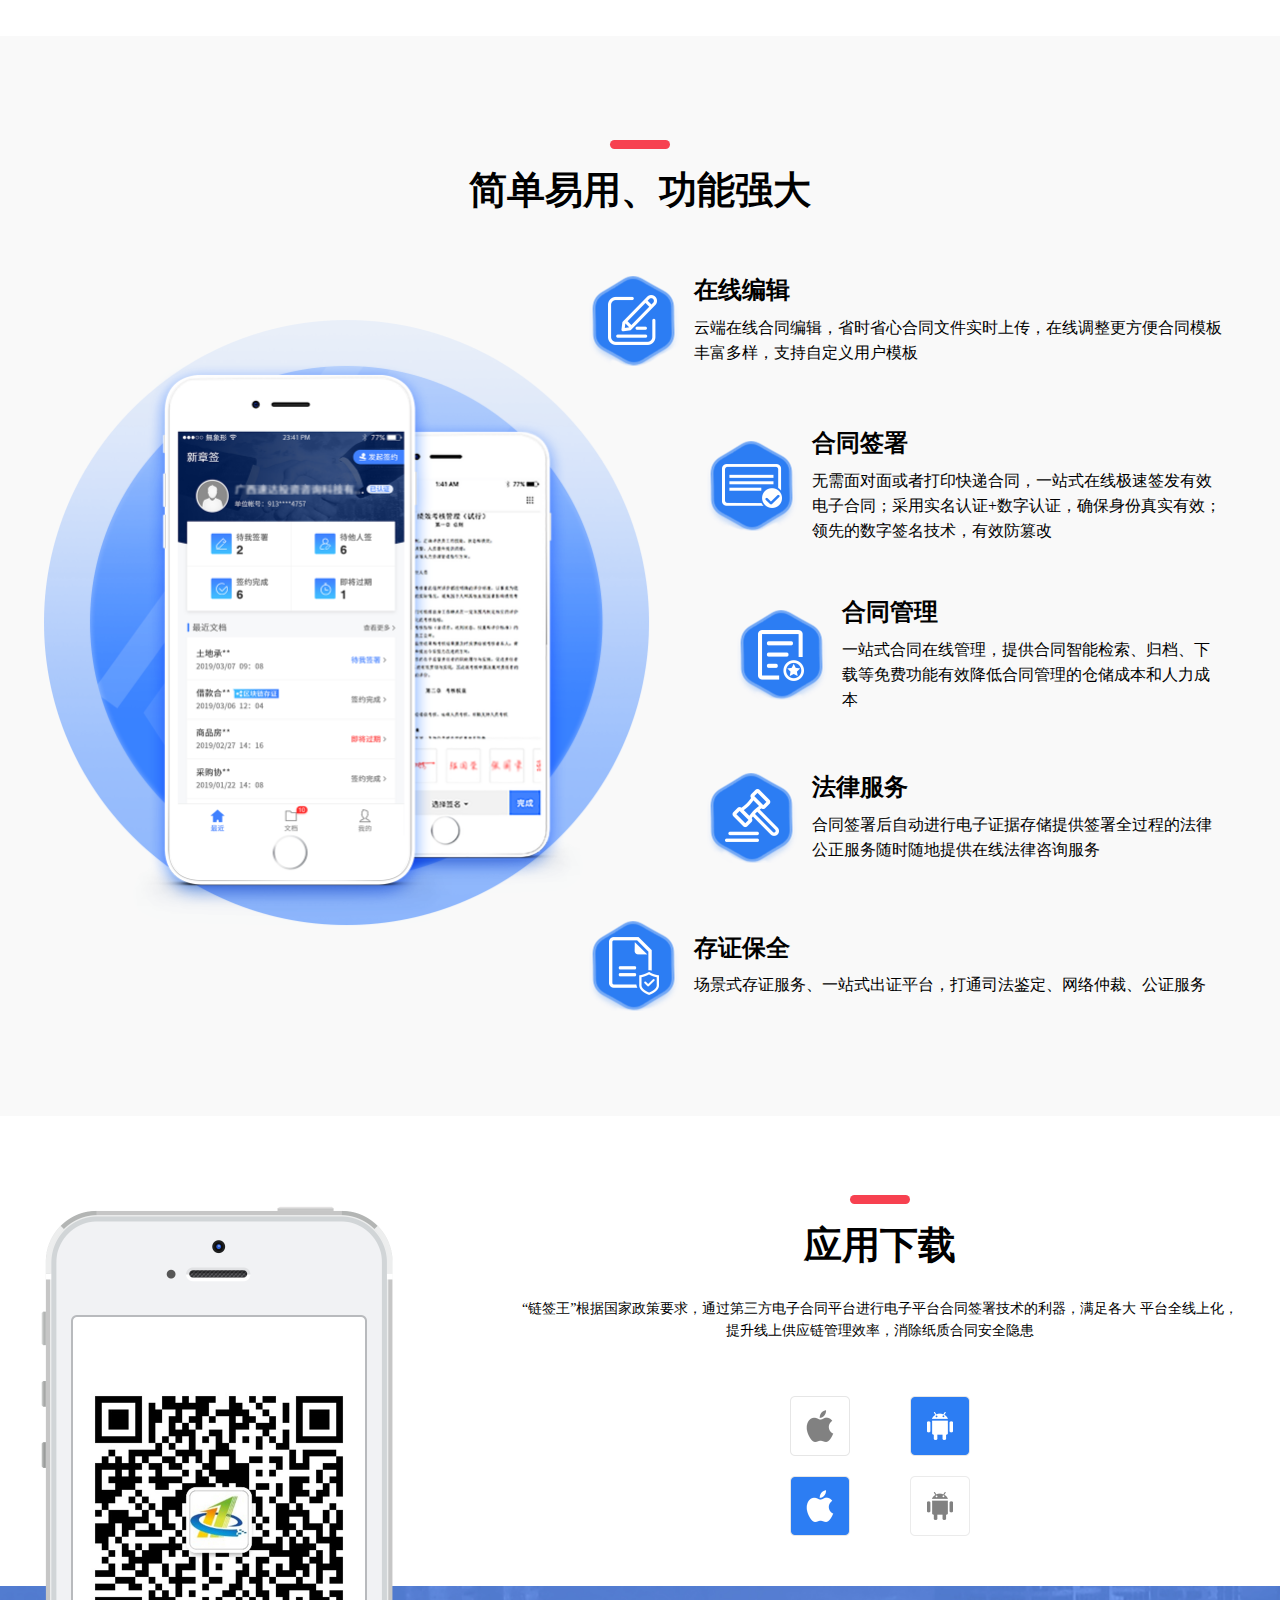
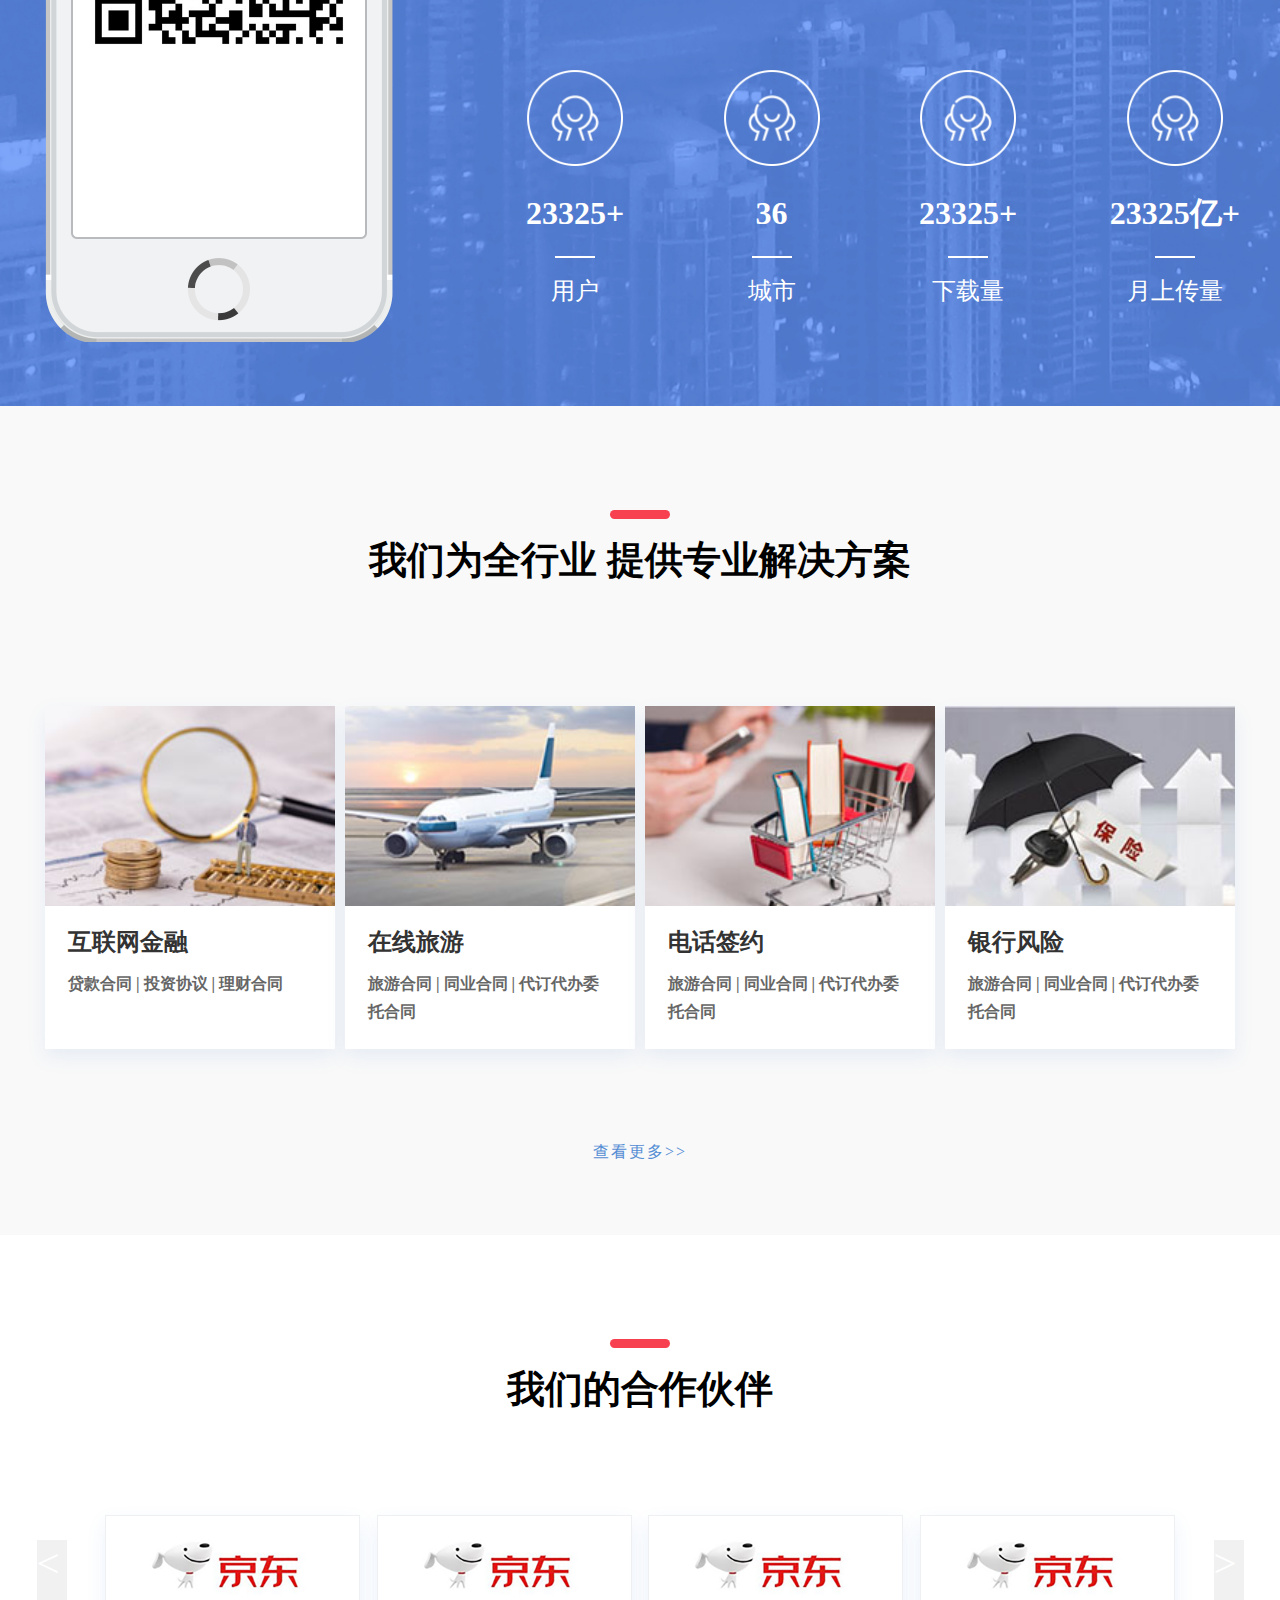
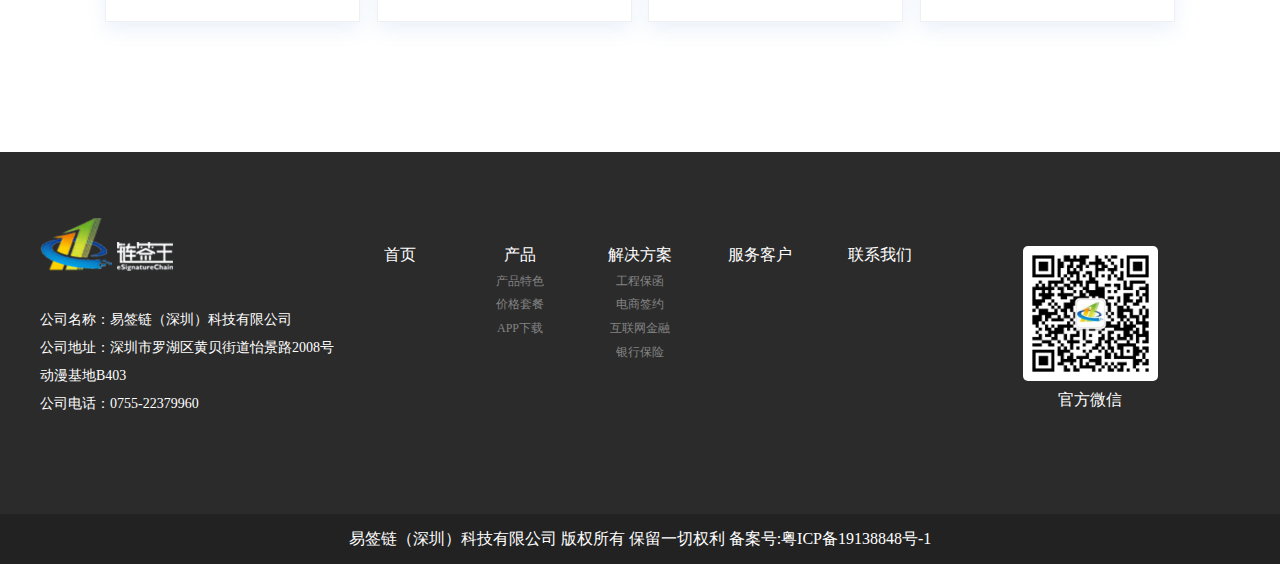
==== commit 462a4155: "静态页面修改" ====
--- a/index.html
+++ b/index.html
@@ -6,6 +6,8 @@
   <meta name="viewport"
     content="width=device-width, initial-scale=1.0, maximum-scale=1.0, minimum-scale=1.0, user-scalable=0">
   <meta http-equiv="X-UA-Compatible" content="ie=edge">
+  <!-- title小图标 -->
+  <!-- <link rel="icon" type="image/x-icon" href="AD_ hover cy.icon" /> -->
   <link rel="stylesheet" href="./css/base.css">
   <link rel="stylesheet" href="./css/commont.css">
   <title>index</title>
--- a/css/commont.css
+++ b/css/commont.css
@@ -36,8 +36,11 @@
   flex: 1;
   height: 76px;
   flex-basis: 213px;
+  background-size: 213px 76px;
   flex-grow: 0;
   flex-shrink: 0;
+  display: block;
+  margin-bottom: 20px;
   background: no-repeat;
   background-size: contain;
 }
@@ -58,7 +61,7 @@
 }
 
 .header__body .header__nav .header__nav__li {
-  min-width: 92px;
+  min-width: 125px;
   height: 100px;
   position: relative;
   display: flex;
@@ -300,6 +303,7 @@
   .header__body .header__logo {
     height: 100px;
     width: 213px;
+    margin: 0;
     flex: none;
   }
 
@@ -511,18 +515,20 @@
 .footer__body .footer__body-w .footer__call {
   width: 25%;
   position: relative;
+  padding-top: 60px;
 }
 
 .footer__body .footer__body-w .footer__call p {
   line-height: 28px;
+  font-size: 14px;
 }
 
 .footer__body .footer__body-w .footer__call .footer__call-img {
   position: absolute;
-  top: -60px;
+  top: -28px;
   left: 0;
-  height: 50px;
-  width: 100px;
+  height: 53px;
+  width: 133px;
   background: no-repeat;
   background-size: contain;
 }
@@ -1350,6 +1356,13 @@
   margin-top: 25px;
 }
 
+.price-card__eles {
+  text-align: center;
+  color: #9A9A9A;
+  font-size: 20px;
+  margin: 45px 0;
+}
+
 .price-card-center {
   justify-content: center;
 }
@@ -1465,17 +1478,6 @@
 
 .price__card__body .price__card .card__main #color4 {
   background: #3333ef;
-}
-
-.price-card__eles {
-  text-align: center;
-  color: #9A9A9A;
-  font-size: 20px;
-  margin: 45px 0;
-}
-
-.price-card__eles span {
-  color: #2180F7;
 }
 
 .price__question__lists .price__question__container {
@@ -1858,6 +1860,7 @@
   flex-direction: column;
   justify-content: center;
   align-items: center;
+  width: 400px;
   padding: 15px 80px;
 }
 
